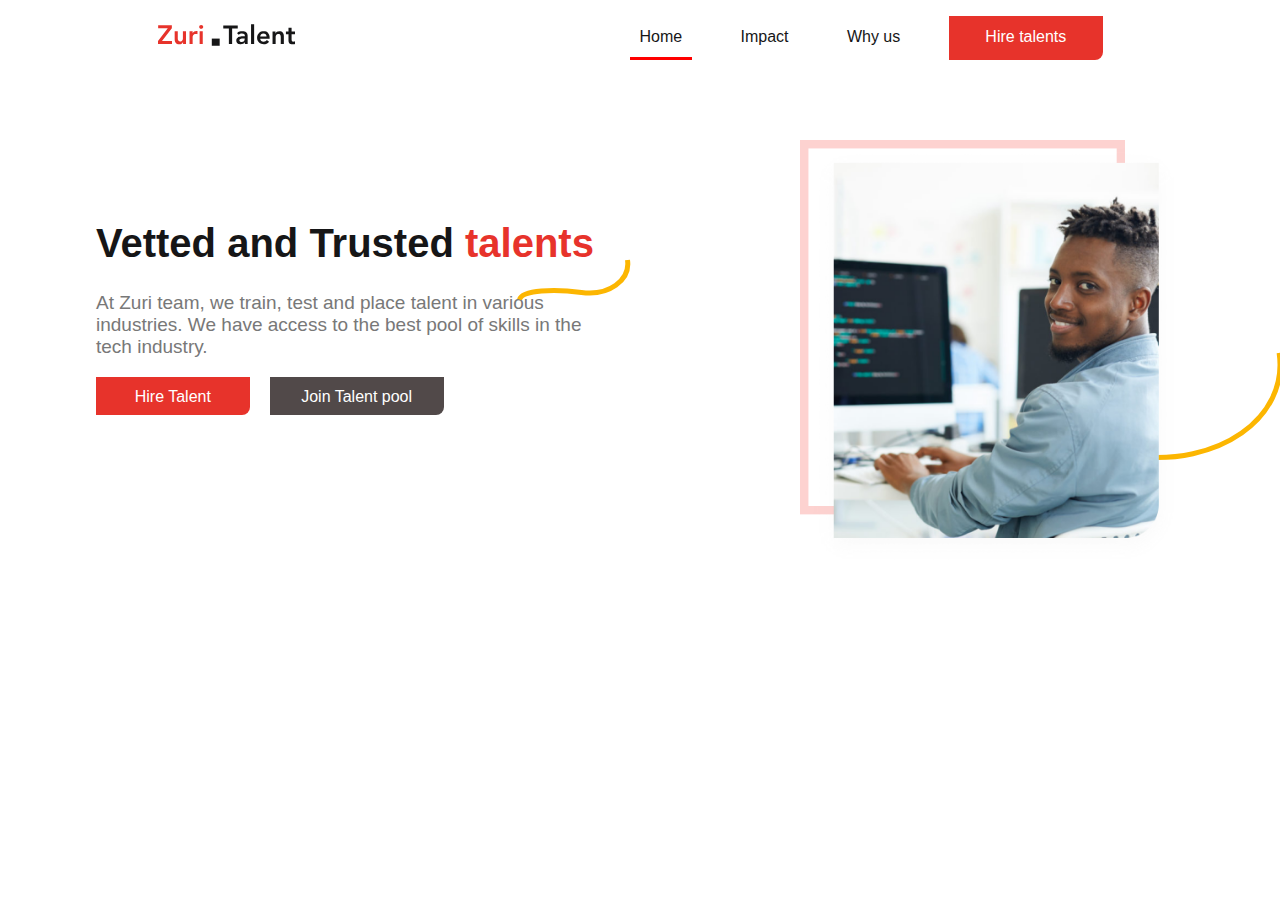
==== experience.html @ 12ab6623 "talent file update" ====
<!DOCTYPE html>
<html lang="en">
  <head>
    <meta charset="UTF-8" />
    <meta http-equiv="X-UA-Compatible" content="IE=edge" />
    <meta name="viewport" content="width=device-width, initial-scale=1.0" />
    <link rel="stylesheet" href="experience.css" />
    <title>Zuri Industry Experience Page</title>
  </head>
  <body>
    <header>
      <nav>
        <section class="talent">
          <img src="images/logo2.svg" alt="zuri-talent-img" />
        </section>
        <ul>
          <li class="links home">Home</li>
          <li class="links">Impact</li>
          <li class="links">Why us</li>
          <li class="hire-link">Hire talents</li>
        </ul>
      </nav>
    </header>
    <main>
      <section class="recurit-div">
        <h1>Talent Recuritment</h1>
        <p>We will love to discuss your business and your talent needs.</p>
        <button class="fill">Fill this form</button>
        <p class="or">OR</p>
        <button class="book">Book a Consultation</button>
      </section>
      <article class="hire-join-div">
        <section class="trusted-div">
          <h2>Vetted and Trusted <span class="talented">talents</span></h2>
          <p class="thick"><img src="images/thick2.svg" alt="thick2" /></p>
          <p>
            At Zuri team, we train, test and place talent in various industries.
            We have access to the best pool of skills in the tech industry.
          </p>
          <button class="hire-btn">Hire Talent</button>
          <button class="join-btn">Join Talent pool</button>
        </section>
        <section class="trusted-img-div">
          <img
            class="trusted-img"
            src="images/section1.png"
            alt="zuri section one img"
          />
          <span class="line"><img src="images/line1.svg" alt="line" /> </span>
        </section>
      </article>
    </main>
    <footer></footer>
    <script src="talent.js"></script>
  </body>
</html>
---- experience.css ----
@import url("http://fonts.cdnfonts.com/css/graphik");

* {
  padding: 0px;
  margin: 0px;
  box-sizing: border-box;
}

nav {
  display: flex;
  justify-content: space-around;
  box-sizing: border-box;
  line-height: 1.375rem;
}

.talent {
  padding-top: 1.5rem;
}

ul {
  padding-top: 1rem;
  display: flex;
  text-decoration: none;
  justify-content: space-around;
  width: 40%;
  color: #161617;
}

li {
  font-family: "Graphik", sans-serif;
  list-style: none;
  color: #161617;
  font-size: 1rem;
  font-weight: 300;
}

.home {
  border-bottom: 3px solid red;
}

.links {
  padding: 0.6rem;
}

.links:hover {
  background-color: hsl(188, 83%, 93%);
  cursor: pointer;
}

.hire-link {
  background-color: #e7332b;
  color: white;
  padding: 0.6rem 0.5rem 0.5rem 0.5rem;
  width: 30%;
  text-align: center;
  cursor: pointer;
  border-bottom-right-radius: 0.5rem;
}

.recurit-div {
  display: none;
  width: 42%;
  height: 25rem;
  border: 1px solid lightgrey;
  margin: 3rem auto;
  padding: 5rem;
  border-radius: 0.4rem;
}

.show-div {
  display: block;
}

.recurit-div h1 {
  text-align: center;
  font-family: "Graphik", sans-serif;
  font-weight: 700;
  font-size: 2.7rem;
  color: #161617;
  line-height: 3.063rem;
}

.recurit-div p {
  color: #787878;
  font-family: "Graphik", sans-serif;
  font-size: 1.188rem;
  font-weight: 400;
  line-height: 1.375rem;
  padding-top: 1rem;
  padding-bottom: 1rem;
  text-align: center;
}

.fill {
  background-color: #e7332b;
  font-family: "Graphik", sans-serif;
  font-size: 1rem;
  color: #ffffff;
  padding: 0.6rem;
  width: 12%;
  border: none;
  position: absolute;
  right: 38rem;
  border-bottom-right-radius: 0.625rem;
}

.or {
  margin-top: 1.9rem;
  font-family: "Times New Roman", Times, serif !important;
  font-size: 1rem;
  color: #000000 !important;
}

.book {
  background-color: #e7332b;
  font-family: "Graphik", sans-serif;
  font-size: 1rem;
  color: #ffffff;
  padding: 0.8rem;
  width: 17%;
  border: none;
  position: absolute;
  right: 36rem;
  border-bottom-right-radius: 0.625rem;
}

.hire-join-div {
  display: flex;
  flex-direction: row;
  align-items: center;
  justify-content: center;
}

.trusted-div {
  width: 40%;
}

.trusted-div h2 {
  font-family: "Graphik", sans-serif;
  font-size: 2.5rem;
  font-weight: 700;
  line-height: 3.063rem;
  color: #161617;
  padding-bottom: 1.5rem;
}

.trusted-div p {
  font-family: "Graphik", sans-serif;
  font-size: 1.188rem;
  line-height: 1.375rem;
  font-weight: 400;
  color: #787878;
  padding-bottom: 1.2rem;
}

.trusted-img-div {
  max-width: 45%;
  padding-left: 12rem;
  padding-top: 5rem;
}

.trusted-img {
  max-width: 100%;
  height: 100%;
}

.talented {
  color: #e7332b;
}

.thick {
    position: absolute;
    top: 16.2rem;
    left: 32.3rem;
}

.line {
    position: absolute;
    right: 0rem;
    top: 22rem;
    z-index: -1;
}


.hire-btn {
  font-family: "Graphik", sans-serif;
  font-size: 1rem;
  line-height: 1.188rem;
  font-weight: 400;
  width: 30%;
  height: 2.4rem;
  color: #ffffff;
  background-color: #e7332b;
  border: none;
  border-bottom-right-radius: 0.5rem;
  cursor: pointer;
}

.join-btn {
  font-family: "Graphik", sans-serif;
  font-size: 1rem;
  line-height: 1.188rem;
  font-weight: 400;
  width: 34%;
  height: 2.4rem;
  margin-left: 1rem;
  background-color: #514949;
  border-bottom-right-radius: 0.5rem;
  color: #ffffff;
  border: none;
  cursor: pointer;
}

@media (max-width: 375px) {
  .links {
    display: none;
  }

  .box {
    width: 80%;
  }

  .fill {
    width: 55%;
    right: 20rem;
  }
  
  .hire-join-div {
       flex-direction: column;
  }
}




@media (min-width: 376px) and (max-width: 800px) {
  .hire-link {
    width: 70%;
  }

  .links {
    display: none;
  }
}

@media (min-width: 676px) and (max-width: 1000px) {
    .hire-join-div {
        flex-direction: column;
   }
}
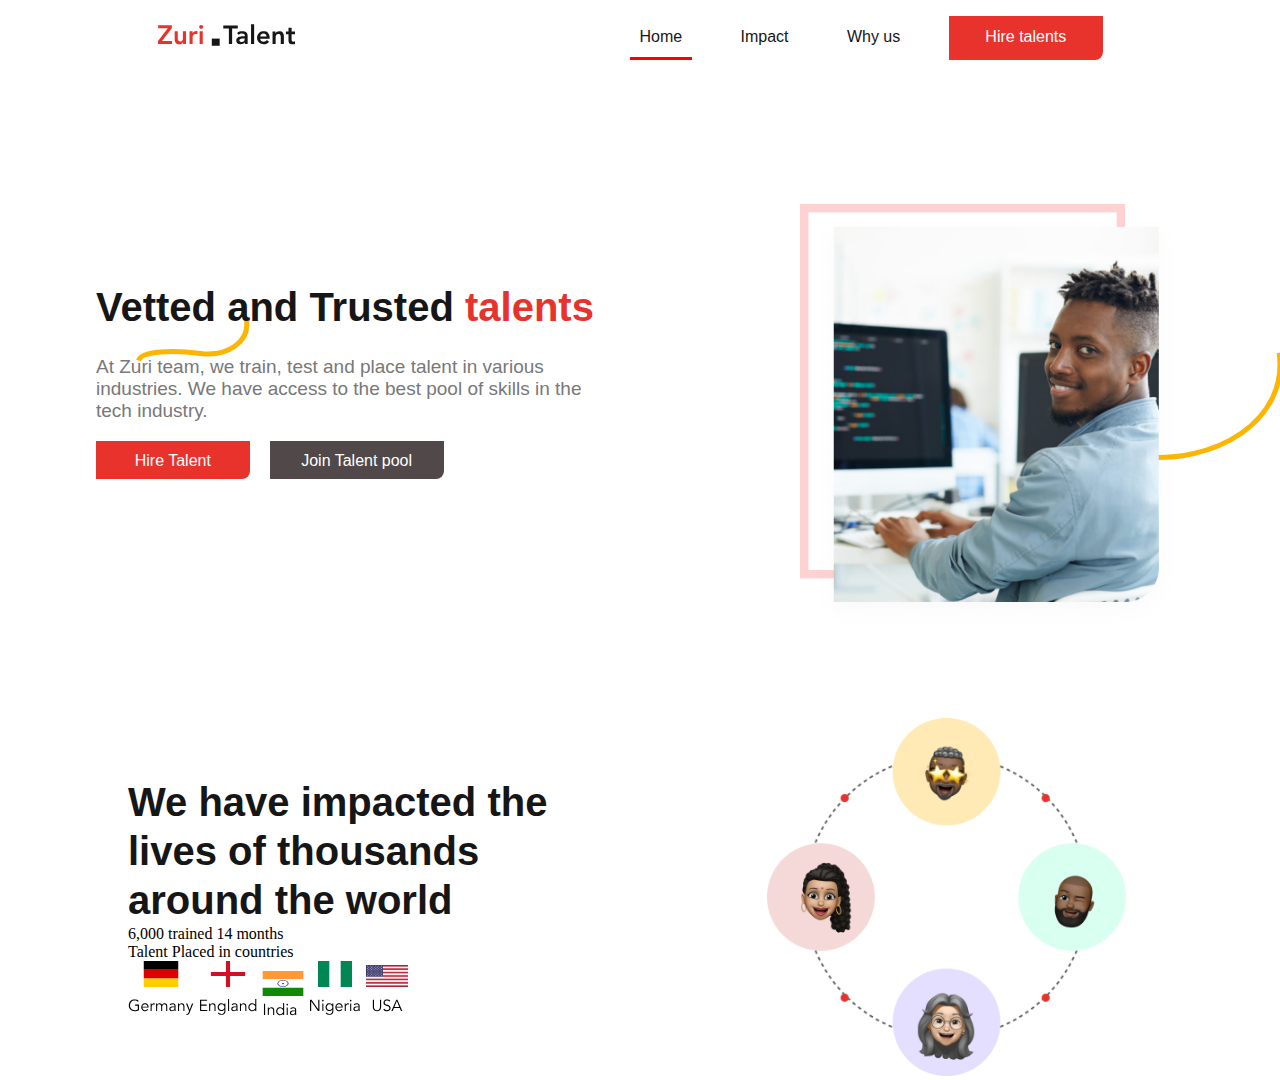
==== commit 63f38ccb: "add css rule for section two" ====
--- a/experience.html
+++ b/experience.html
@@ -49,6 +49,23 @@
           <span class="line"><img src="images/line1.svg" alt="line" /> </span>
         </section>
       </article>
+      <article id="impact-div">
+        <section class="section-one-div">
+          <h3>We have impacted the lives of thousands around the world</h3>
+          <p>6,000 trained 14 months</p>
+          <p>Talent Placed in countries</p>
+          <div class="countries-logo">
+            <img src="images/GER.svg" alt="germany logo" />
+            <img src="images/ENG.svg" alt="england logo" />
+            <img src="images/ind.svg" alt="india logo" />
+            <img src="images/NIG.svg" alt="nigeria logo" />
+            <img src="images/ussa.svg" alt="usa logo" />
+          </div>
+        </section>
+        <section class="section-two-div">
+          <img src="images/section2.png" alt="section two img" />
+        </section>
+      </article>
     </main>
     <footer></footer>
     <script src="talent.js"></script>
--- a/experience.css
+++ b/experience.css
@@ -129,6 +129,7 @@
   flex-direction: row;
   align-items: center;
   justify-content: center;
+  margin-top: 4rem;
 }
 
 .trusted-div {
@@ -154,7 +155,7 @@
 }
 
 .trusted-img-div {
-  max-width: 45%;
+  width: 45%;
   padding-left: 12rem;
   padding-top: 5rem;
 }
@@ -169,18 +170,17 @@
 }
 
 .thick {
-    position: absolute;
-    top: 16.2rem;
-    left: 32.3rem;
+  position: absolute;
+  top: 19.9rem;
+  left: 32.3rem;
 }
 
 .line {
-    position: absolute;
-    right: 0rem;
-    top: 22rem;
-    z-index: -1;
-}
-
+  position: absolute;
+  right: 0rem;
+  top: 22rem;
+  z-index: -1;
+}
 
 .hire-btn {
   font-family: "Graphik", sans-serif;
@@ -211,6 +211,36 @@
   cursor: pointer;
 }
 
+#impact-div {
+  display: flex;
+  margin-top: 5rem;
+  justify-content: center;
+  align-items: center;
+}
+
+.section-one-div {
+  margin-left: 8rem;
+}
+
+.section-one-div h3 {
+  font-family: "Graphik", sans-serif;
+  font-size: 2.5rem;
+  line-height: 3.063rem;
+  font-weight: 600;
+  color: #161617;
+}
+
+.section-two-div {
+  width: 100%;
+  margin-left: 12rem;
+}
+
+.section-two-div img {
+  max-width: 70%;
+  height: auto;
+}
+
+/* css rules for mobile responsiveness */
 @media (max-width: 375px) {
   .links {
     display: none;
@@ -224,14 +254,11 @@
     width: 55%;
     right: 20rem;
   }
-  
+
   .hire-join-div {
-       flex-direction: column;
-  }
-}
-
-
-
+    flex-direction: column;
+  }
+}
 
 @media (min-width: 376px) and (max-width: 800px) {
   .hire-link {
@@ -244,7 +271,391 @@
 }
 
 @media (min-width: 676px) and (max-width: 1000px) {
-    .hire-join-div {
-        flex-direction: column;
-   }
-}
+  .hire-join-div {
+    flex-direction: column;
+  }
+
+  .line {
+    display: none;
+  }
+}
+
+@media (min-width: 320px) and (max-width: 480px) {
+  .hire-join-div {
+    flex-direction: column;
+  }
+
+  .trusted-img-div {
+    width: 80%;
+    padding-left: 0rem;
+  }
+
+  .trusted-div {
+    width: 72%;
+  }
+
+  .trusted-div h2 {
+    font-family: "Graphik", sans-serif;
+    text-align: center;
+    font-weight: 700;
+    font-size: 2.2rem;
+    line-height: 2.4rem;
+  }
+
+  .thick {
+    position: absolute;
+    top: 10.9rem;
+    left: 13.5rem;
+  }
+
+  .trusted-div p {
+    font-size: 1rem;
+    text-align: center;
+    line-height: 1.7rem;
+    font-weight: 400;
+    color: #787878;
+  }
+
+  .hire-btn {
+    width: 40%;
+    height: 2.2rem;
+  }
+
+  .join-btn {
+    width: 52%;
+    height: 2.2rem;
+  }
+
+  .hire-link {
+    font-family: "Graphik", sans-serif;
+    font-weight: 400;
+    width: 90%;
+    padding: 0.5rem;
+  }
+
+  .line {
+    display: none;
+  }
+
+  #impact-div {
+    flex-direction: column;
+  }
+}
+
+@media (min-width: 481px) and (max-width: 768px) {
+  .hire-join-div {
+    flex-direction: column;
+  }
+
+  .trusted-img-div {
+    width: 100%;
+  }
+
+  .trusted-div {
+    width: 100%;
+  }
+
+  .trusted-div h2 {
+    font-family: "Graphik", sans-serif;
+    text-align: none;
+    font-weight: 700;
+    font-size: 2rem;
+    line-height: 2.4rem;
+  }
+
+  .line {
+    display: none;
+  }
+
+  #impact-div {
+    flex-direction: column;
+  }
+}
+
+@media (min-width: 1025px) and (max-width: 1200px) {
+  .hire-join-div {
+    flex-direction: column;
+  }
+
+  .trusted-img-div {
+    width: 100%;
+  }
+}
+
+@media (min-width: 414px) and (max-width: 896px) {
+  .thick {
+    position: absolute;
+    top: 10.9rem;
+    left: 14rem;
+  }
+
+  .line {
+    display: none;
+  }
+}
+
+@media (min-width: 360px) and (max-width: 740px) {
+  .thick {
+    position: absolute;
+    top: 12.9rem;
+    left: 8.8rem;
+  }
+
+  .line {
+    display: none;
+  }
+}
+
+@media (min-width: 375px) and (max-width: 667px) {
+  .thick {
+    position: absolute;
+    top: 10.5rem;
+    left: 13.3rem;
+  }
+  .line {
+    display: none;
+  }
+}
+
+@media (min-width: 390px) and (max-width: 670px) {
+  .thick {
+    position: absolute;
+    top: 10.9rem;
+    left: 13.4rem;
+  }
+  .line {
+    display: none;
+  }
+}
+
+@media (min-width: 412px) and (max-width: 915px) {
+  .thick {
+    position: absolute;
+    top: 10.7rem;
+    left: 14.5rem;
+  }
+  .line {
+    display: none;
+  }
+}
+
+@media (min-width: 769px) and (max-width: 1024px) {
+  .hire-join-div {
+    flex-direction: column;
+  }
+
+  .trusted-img-div {
+    width: 80%;
+  }
+
+  .hire-link {
+    position: absolute;
+    right: 0;
+    width: 5%;
+  }
+}
+
+@media (min-width: 768px) and (max-width: 1024px) {
+  .hire-link {
+    position: absolute;
+    right: 1rem;
+    width: 20%;
+  }
+
+  .trusted-div p {
+    font-size: 1.2rem;
+    text-align: center;
+    padding-left: 8rem;
+    padding-right: 5rem;
+    box-sizing: border-box;
+  }
+
+  .trusted-div h2 {
+    font-family: "Graphik", sans-serif;
+    text-align: center;
+  }
+
+  .hire-btn {
+    margin-left: 8rem;
+  }
+
+  .trusted-img-div {
+    width: 70%;
+    padding-left: 2rem;
+  }
+
+  .thick {
+    position: absolute;
+    top: 7.9rem;
+    left: 22.6rem;
+  }
+}
+
+@media (min-width: 820px) and (max-width: 1180px) {
+  .thick {
+    position: absolute;
+    top: 8.9rem;
+    left: 27.4rem;
+  }
+  .trusted-div {
+    width: 90%;
+  }
+
+  .links {
+    display: none;
+  }
+
+  .trusted-img-div {
+    width: 60%;
+    padding-left: 1rem;
+  }
+
+  .trusted-div h2 {
+    font-family: "Graphik", sans-serif;
+    text-align: center;
+  }
+
+  .trusted-div p {
+    font-size: 1.2rem;
+    text-align: center;
+    padding-left: 8rem;
+    padding-right: 5rem;
+    box-sizing: border-box;
+  }
+
+  .hire-btn {
+    margin-left: 8rem;
+  }
+
+  .hire-link {
+    position: absolute;
+    right: 1rem;
+    width: 20%;
+  }
+}
+
+@media (width: 912px) {
+  .thick {
+    position: absolute;
+    top: 8.9rem;
+    left: 30rem;
+  }
+  .line {
+    display: none;
+  }
+}
+
+@media (width: 540px) {
+  .thick {
+    position: absolute;
+    top: 8.4rem;
+    left: 19.2rem;
+  }
+
+  .trusted-div h2 {
+    font-family: "Graphik", sans-serif;
+    text-align: center;
+  }
+
+  .trusted-div p {
+    font-size: 1.2rem;
+    text-align: center;
+    padding-left: 4rem;
+    padding-right: 2rem;
+    box-sizing: border-box;
+  }
+
+  .hire-btn {
+    margin-left: 6rem;
+  }
+
+  .trusted-img-div {
+    width: 80%;
+    padding-left: 1rem;
+  }
+
+  .hire-link {
+    position: absolute;
+    right: 2rem;
+    width: 20%;
+  }
+  .line {
+    display: none;
+  }
+}
+
+@media (width: 280px) {
+  .thick {
+    position: absolute;
+    top: 14rem;
+    left: 6rem;
+  }
+
+  .trusted-div h2 {
+    font-family: "Graphik", sans-serif;
+    text-align: center;
+    font-size: 2.3rem;
+    font-weight: 600;
+    line-height: 3rem;
+  }
+
+  .trusted-div p {
+    font-size: 1.3rem;
+    text-align: center;
+    padding-left: 0.2rem;
+    padding-right: 0.2rem;
+    box-sizing: border-box;
+    line-height: 2rem;
+  }
+
+  .trusted-div {
+    width: 90%;
+  }
+
+  .hire-btn {
+    margin-left: 0;
+    width: 40%;
+    height: 2.3rem;
+  }
+
+  .hire-link {
+    position: absolute;
+    right: 0.4rem;
+    width: 40%;
+  }
+
+  .join-btn {
+    width: 50%;
+    height: 2.2rem;
+  }
+  .line {
+    display: none;
+  }
+}
+
+@media (width: 392px) {
+  .thick {
+    position: absolute;
+    top: 11rem;
+    left: 14rem;
+  }
+  .line {
+    display: none;
+  }
+}
+
+@media (width: 1024px) {
+  .thick {
+    position: absolute;
+    top: 8.5rem;
+    left: 33.6rem;
+  }
+}
+
+@media (width: 1280px) {
+  .thick {
+    position: absolute;
+    top: 20rem;
+    left: 8.5rem;
+  }
+}
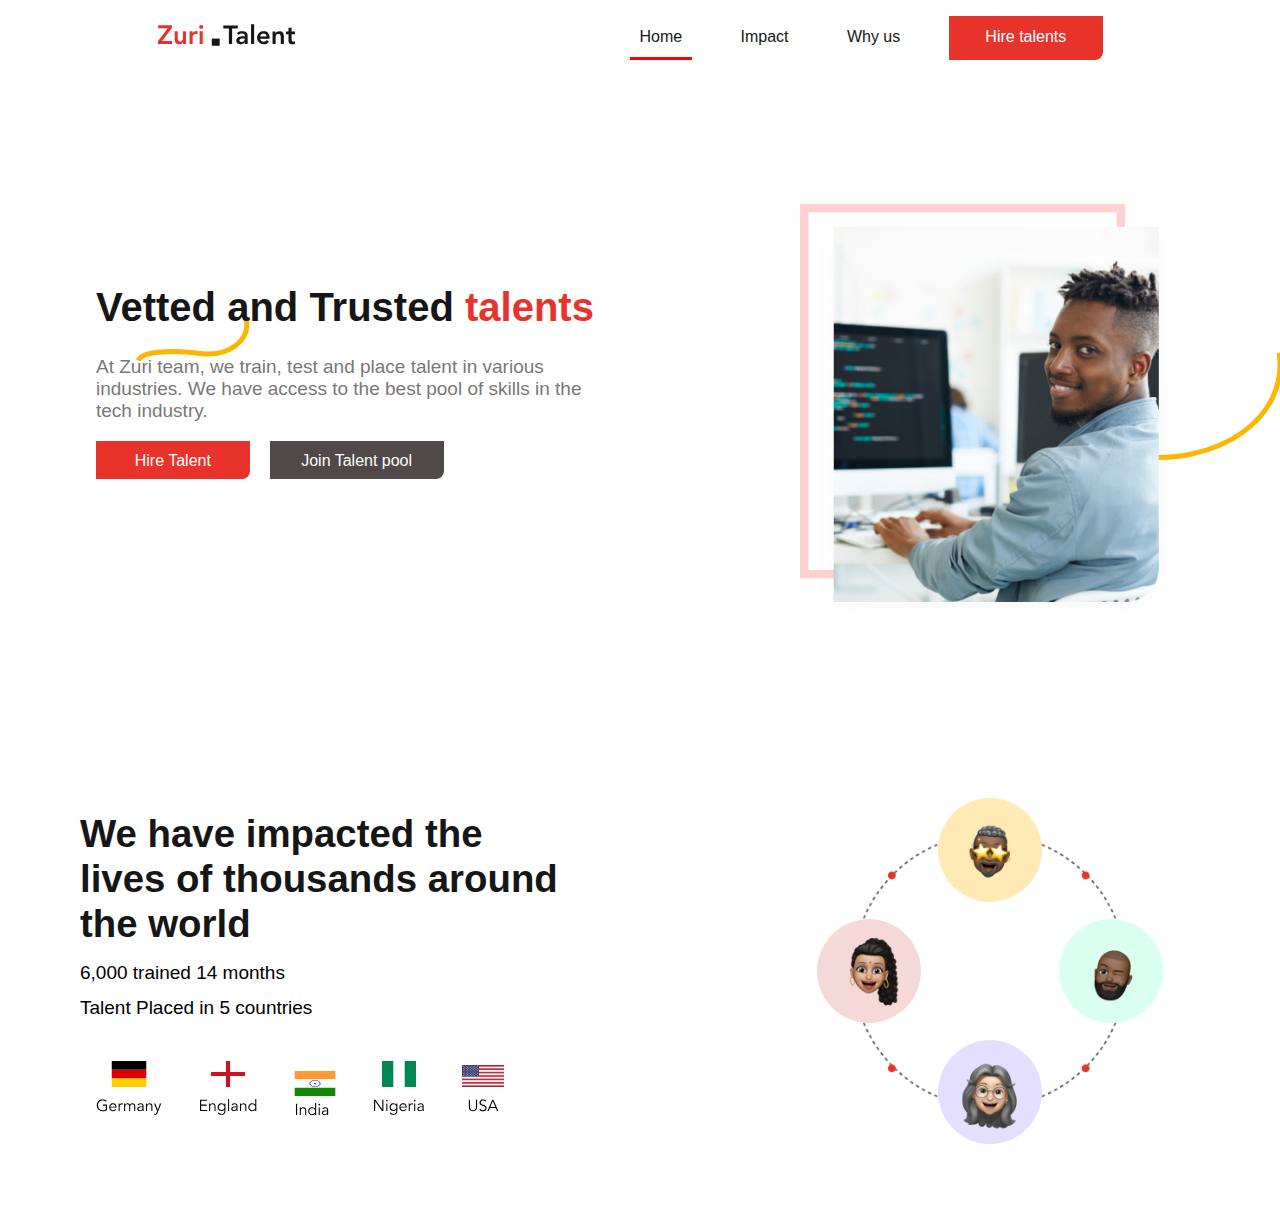
==== commit fe96ace2: "add files to talent" ====
--- a/experience.html
+++ b/experience.html
@@ -53,7 +53,7 @@
         <section class="section-one-div">
           <h3>We have impacted the lives of thousands around the world</h3>
           <p>6,000 trained 14 months</p>
-          <p>Talent Placed in countries</p>
+          <p>Talent Placed in 5 countries</p>
           <div class="countries-logo">
             <img src="images/GER.svg" alt="germany logo" />
             <img src="images/ENG.svg" alt="england logo" />
--- a/experience.css
+++ b/experience.css
@@ -214,30 +214,55 @@
 #impact-div {
   display: flex;
   margin-top: 5rem;
+  padding-top: 5rem;
+  padding-bottom: 5rem;
   justify-content: center;
   align-items: center;
+  background: url("https://talent.zuri.team/static/media/bgsection2.063bd869082548bafa74.png");
+  background-repeat: no-repeat;
+  background-size: cover;
+  width: 100%;
 }
 
 .section-one-div {
-  margin-left: 8rem;
+  margin-left: 5rem;
 }
 
 .section-one-div h3 {
   font-family: "Graphik", sans-serif;
-  font-size: 2.5rem;
-  line-height: 3.063rem;
+  font-size: 2.4rem;
+  line-height: 2.8rem;
   font-weight: 600;
   color: #161617;
 }
 
+.section-one-div p {
+  font-family: "Graphik", sans-serif;
+  font-size: 1.188rem;
+  line-height: 1rem;
+  padding-top: 1em;
+}
+
 .section-two-div {
   width: 100%;
-  margin-left: 12rem;
+  margin-left: 8rem;
 }
 
 .section-two-div img {
-  max-width: 70%;
+  max-width: 80%;
   height: auto;
+  padding-left: 7.5rem;
+}
+
+
+.countries-logo {
+   margin-top: 2rem;
+}
+
+.countries-logo img {
+  background-color: white;
+  margin: 0.5rem;
+  padding: 0.3rem 0.5rem 0.3rem 0.5rem;
 }
 
 /* css rules for mobile responsiveness */
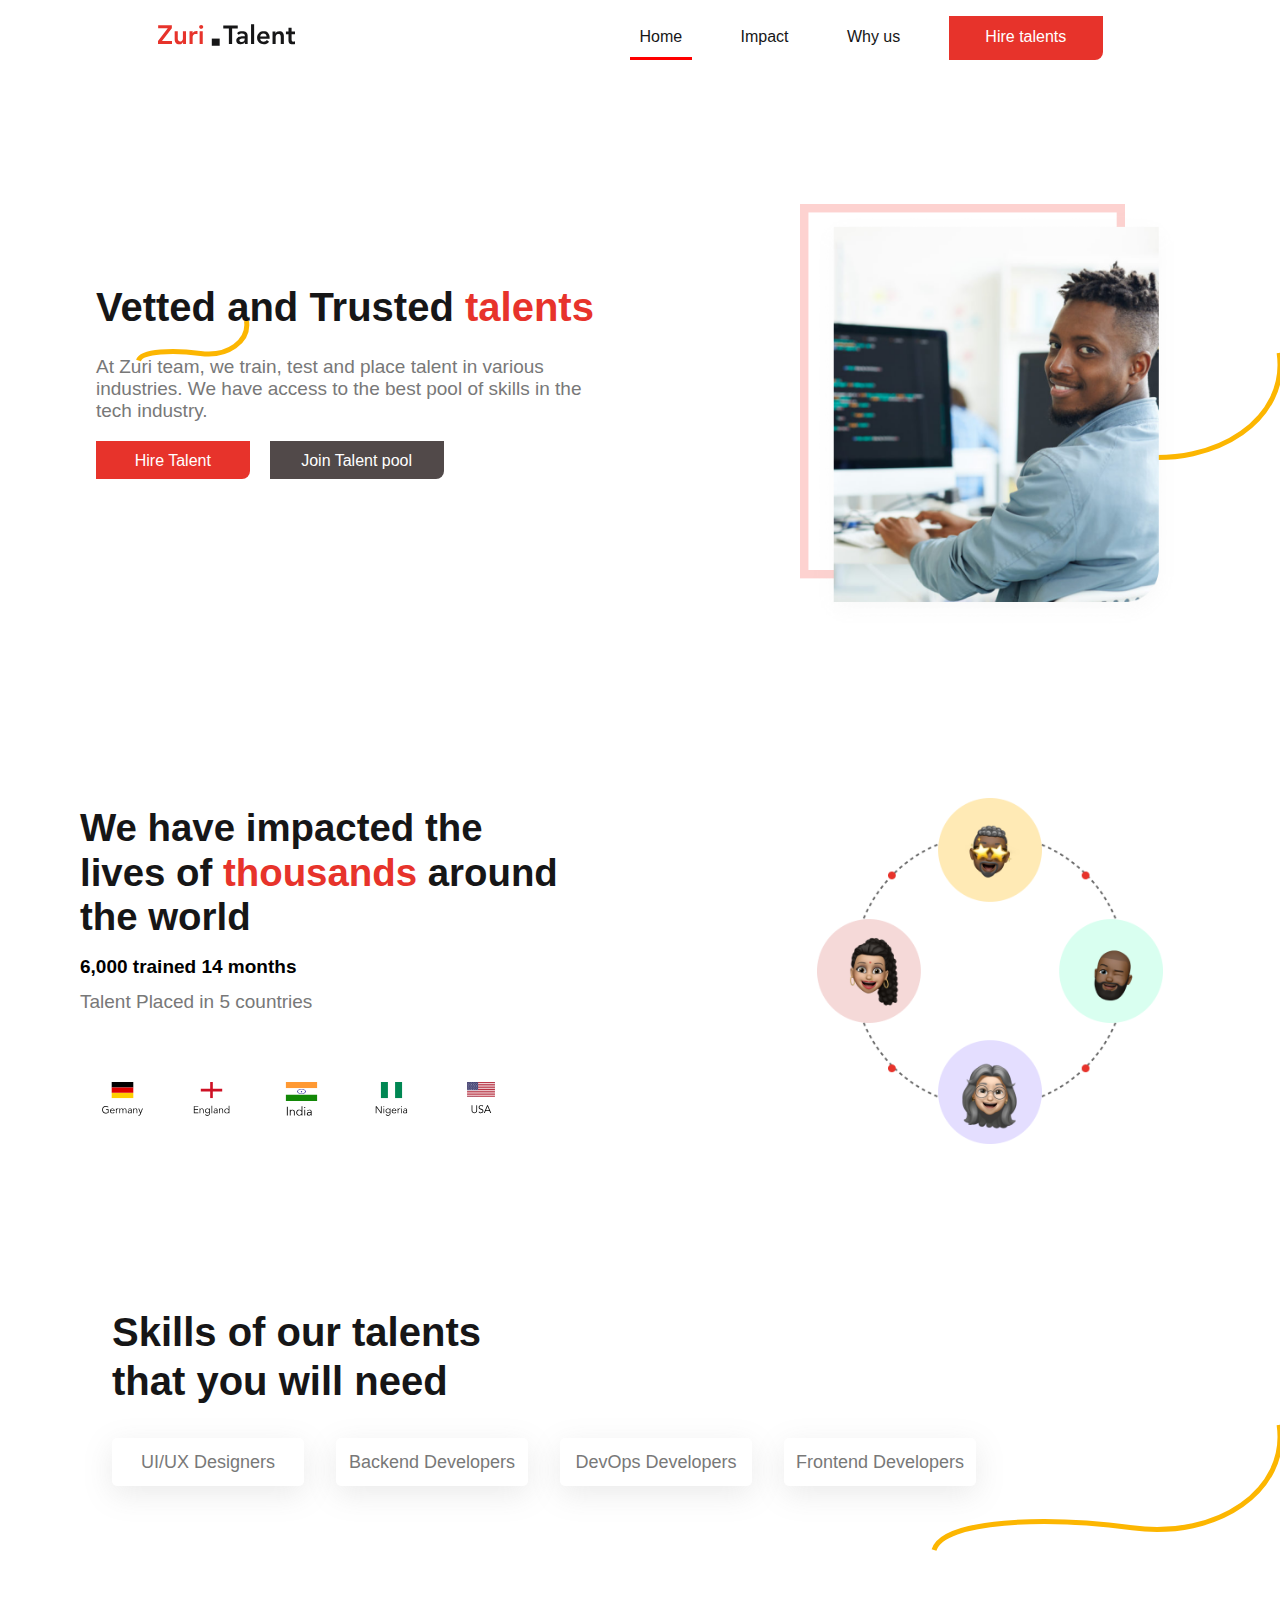
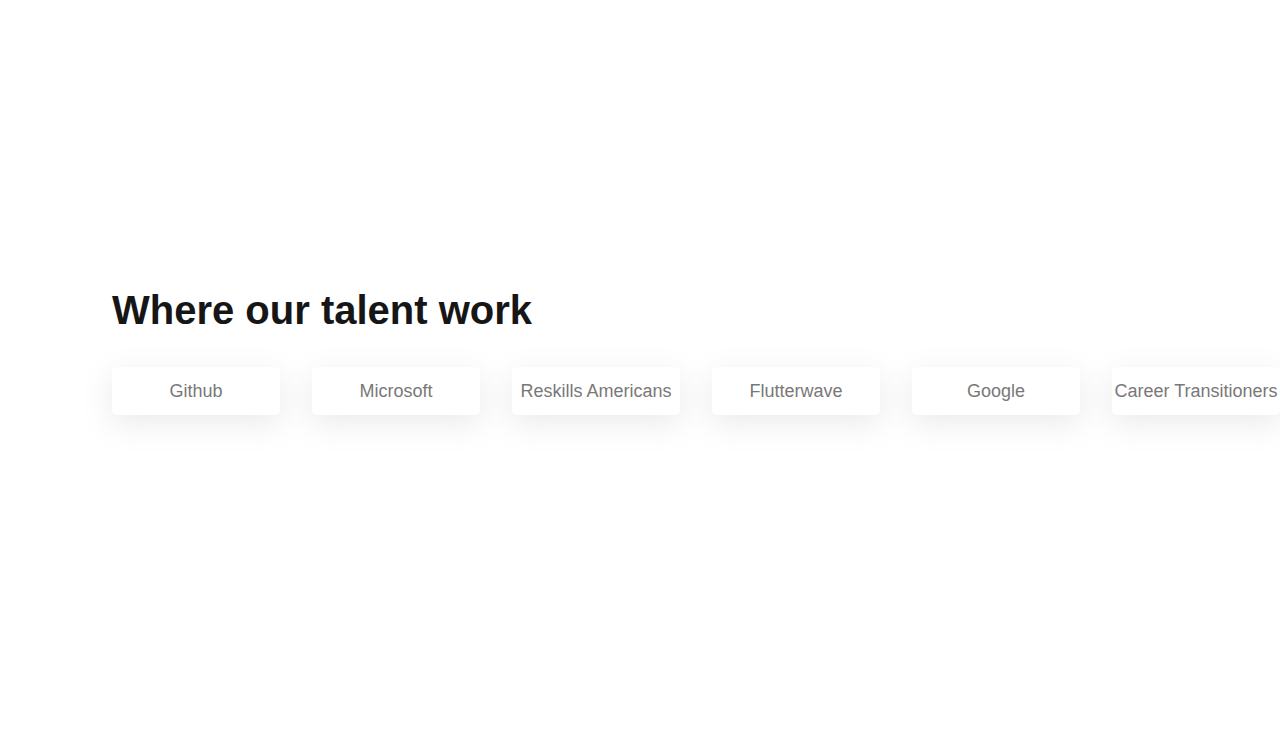
==== commit 09f0e21e: "add file to talent section" ====
--- a/experience.html
+++ b/experience.html
@@ -51,20 +51,40 @@
       </article>
       <article id="impact-div">
         <section class="section-one-div">
-          <h3>We have impacted the lives of thousands around the world</h3>
-          <p>6,000 trained 14 months</p>
-          <p>Talent Placed in 5 countries</p>
-          <div class="countries-logo">
+          <h3>
+            We have impacted the lives of
+            <span class="thousand">thousands</span> around the world
+          </h3>
+          <p class="six-thousand">6,000 trained 14 months</p>
+          <p class="five-paragraph">Talent Placed in 5 countries</p>
+          <p class="countries-logo">
             <img src="images/GER.svg" alt="germany logo" />
             <img src="images/ENG.svg" alt="england logo" />
             <img src="images/ind.svg" alt="india logo" />
             <img src="images/NIG.svg" alt="nigeria logo" />
             <img src="images/ussa.svg" alt="usa logo" />
-          </div>
+          </p>
         </section>
         <section class="section-two-div">
           <img src="images/section2.png" alt="section two img" />
         </section>
+      </article>
+      <h3 class="skill-heading">Skills of our talents that you will need</h3>
+      <article class="skill-talent-div">
+        <p class="skill">UI/UX Designers</p>
+        <p class="skill">Backend Developers</p>
+        <p class="skill">DevOps Developers</p>
+        <p class="skill">Frontend Developers</p>
+        <img class="skill-line" src="images/line1.svg" alt="zuri line" />
+      </article>
+      <h3 class="talent-heading">Where our talent work</h3>
+      <article class="talent-work-div">
+        <p class="talent-work">Github</p>
+        <p class="talent-work">Microsoft</p>
+        <p class="talent-work">Reskills Americans</p>
+        <p class="talent-work">Flutterwave</p>
+        <p class="talent-work">Google</p>
+        <p class="talent-work">Career Transitioners</p>
       </article>
     </main>
     <footer></footer>
--- a/experience.css
+++ b/experience.css
@@ -4,6 +4,13 @@
   padding: 0px;
   margin: 0px;
   box-sizing: border-box;
+  max-width: 100%;
+}
+
+html,
+body {
+  min-height: 100vh;
+  max-height: 100vh;
 }
 
 nav {
@@ -218,9 +225,9 @@
   padding-bottom: 5rem;
   justify-content: center;
   align-items: center;
-  background: url("https://talent.zuri.team/static/media/bgsection2.063bd869082548bafa74.png");
-  background-repeat: no-repeat;
-  background-size: cover;
+  background: url("https://talent.zuri.team/static/media/bgsection2.063bd869082548bafa74.png") !important;
+  background-repeat: no-repeat !important;
+  background-size: cover !important;
   width: 100%;
 }
 
@@ -254,15 +261,74 @@
   padding-left: 7.5rem;
 }
 
-
 .countries-logo {
-   margin-top: 2rem;
+  margin-top: 2rem;
 }
 
 .countries-logo img {
   background-color: white;
   margin: 0.5rem;
-  padding: 0.3rem 0.5rem 0.3rem 0.5rem;
+  height: 3.8rem;
+  width: 14%;
+  padding: 0.8rem;
+  box-sizing: border-box;
+  border-radius: 5px;
+}
+
+.five-paragraph {
+  color: #787878;
+}
+
+.six-thousand {
+  font-weight: 600;
+}
+
+.thousand {
+  color: #e7332b;
+}
+
+.skill-heading,
+.talent-heading {
+  font-family: "Graphik", sans-serif;
+  font-size: 2.5rem;
+  line-height: 3.063rem;
+  color: #161617;
+  width: 43%;
+  padding-top: 5rem;
+  padding-left: 7rem;
+}
+.skill-talent-div,
+.talent-work-div {
+  display: flex;
+  justify-content: flex-start;
+  align-items: flex-start;
+  margin-left: 5rem;
+  margin-top: 2rem;
+}
+
+.skill,
+.talent-work {
+  font-family: "Graphik", sans-serif;
+  font-size: 1.125rem;
+  line-height: 2.063rem;
+  text-align: center;
+  height: 3rem;
+  width: 16%;
+  background-color: #ffffff;
+  color: #787878;
+  margin-bottom: 20rem;
+  padding-top: 0.5rem;
+  margin-left: 2rem;
+  border-radius: 5px;
+  box-shadow: 0 8px 30px hsla(0, 0%, 48%, 0.16) !important;
+  cursor: pointer;
+  z-index: 1;
+}
+
+.skill-line {
+  position: absolute;
+  top: 89rem;
+  right: 0;
 }
 
 /* css rules for mobile responsiveness */
@@ -417,6 +483,23 @@
   .line {
     display: none;
   }
+
+  #impact-div {
+    display: flex;
+    flex-direction: column;
+  }
+
+  .section-two-div {
+    width: 100%;
+    margin-left: 0rem;
+    margin-top: 3rem;
+  }
+
+  .section-two-div img {
+    height: auto;
+    width: 100%;
+    padding-left: 3.9rem;
+  }
 }
 
 @media (min-width: 360px) and (max-width: 740px) {
@@ -428,6 +511,45 @@
 
   .line {
     display: none;
+  }
+
+  .section-one-div {
+    width: 100%;
+    margin-left: 0rem;
+    padding-left: 1.8rem;
+    padding-right: 1.5rem;
+  }
+
+  .section-two-div {
+    width: 100%;
+    margin-left: 0rem;
+    margin-top: 3rem;
+  }
+
+  #impact-div {
+    display: flex;
+    flex-direction: column;
+  }
+
+  .section-two-div img {
+    height: auto;
+    width: 100%;
+    padding-left: 3.9rem;
+  }
+  .section-one-div h3 {
+    font-size: 1.5rem;
+    line-height: 2rem;
+  }
+
+  .countries-logo img {
+    margin: 0.5rem;
+    height: 2.5rem;
+    width: 13%;
+    padding: 0.4rem;
+  }
+
+  .countries-logo {
+    margin-top: 0rem;
   }
 }
 
@@ -568,6 +690,45 @@
   .line {
     display: none;
   }
+
+  .section-one-div {
+    width: 100%;
+    margin-left: 0rem;
+    padding-left: 8rem;
+    padding-right: 1.5rem;
+  }
+
+  .section-two-div {
+    width: 100%;
+    margin-left: 0rem;
+    margin-top: 3rem;
+  }
+
+  #impact-div {
+    display: flex;
+    flex-direction: column;
+  }
+
+  .section-two-div img {
+    height: auto;
+    width: 100%;
+    padding-left: 10rem;
+  }
+  .section-one-div h3 {
+    font-size: 1.5rem;
+    line-height: 2rem;
+  }
+
+  .countries-logo img {
+    margin: 0.5rem;
+    height: 2.5rem;
+    width: 13%;
+    padding: 0.4rem;
+  }
+
+  .countries-logo {
+    margin-top: 0rem;
+  }
 }
 
 @media (width: 540px) {
@@ -607,7 +768,48 @@
   .line {
     display: none;
   }
-}
+
+  .section-one-div {
+    width: 100%;
+    margin-left: 0rem;
+    padding-left: 4rem;
+    padding-right: 1rem;
+  }
+
+  .section-two-div {
+    width: 100%;
+    margin-left: 0rem;
+    margin-top: 3rem;
+  }
+
+  #impact-div {
+    display: flex;
+    flex-direction: column;
+  }
+
+  .section-two-div img {
+    height: auto;
+    width: 100%;
+    padding-left: 7rem;
+  }
+  .section-one-div h3 {
+    font-size: 1.5rem;
+    line-height: 2rem;
+  }
+
+  .countries-logo img {
+    margin: 0.5rem;
+    height: 2.5rem;
+    width: 13%;
+    padding: 0.4rem;
+  }
+
+  .countries-logo {
+    margin-top: 0rem;
+  }
+}
+
+/*  fold phone*/
 
 @media (width: 280px) {
   .thick {
@@ -656,6 +858,54 @@
   .line {
     display: none;
   }
+
+  .section-one-div {
+    width: 100%;
+    margin-left: 0rem;
+    padding-left: 1.8rem;
+    padding-right: 1.5rem;
+  }
+
+  .section-two-div {
+    width: 100%;
+    margin-left: 0rem;
+    margin-top: 3rem;
+  }
+
+  #impact-div {
+    display: flex;
+    flex-direction: column;
+  }
+
+  .section-two-div img {
+    height: auto;
+    width: 100%;
+    padding-left: 3.9rem;
+  }
+  .section-one-div h3 {
+    font-size: 1.5rem;
+    line-height: 2rem;
+  }
+
+  .countries-logo img {
+    margin: 0.5rem;
+    height: 2.5rem;
+    width: 13%;
+    padding: 0.4rem;
+  }
+
+  .countries-logo {
+    margin-top: 0rem;
+  }
+
+  .hire-join-div {
+    flex-direction: column;
+  }
+
+  .trusted-img-div {
+    width: 180%;
+    padding-left: 1rem;
+  }
 }
 
 @media (width: 392px) {
@@ -684,3 +934,74 @@
     left: 8.5rem;
   }
 }
+
+@media (width: 698px) {
+  .section-two-div {
+    width: 70%;
+    margin-top: 2rem;
+    margin-left: auto;
+    margin-right: auto;
+  }
+
+  .section-one-div {
+    width: 70%;
+    margin-left: 0.1rem;
+  }
+
+  .section-two-div img {
+    height: 100%;
+    width: 100%;
+  }
+
+  .countries-logo img {
+    margin: 0.1rem;
+    height: 3.6rem;
+    width: 15%;
+    padding: 0.5rem;
+    box-sizing: border-box;
+    border-radius: 5px;
+  }
+
+  .section-one-div h3 {
+    font-family: "Graphik", sans-serif;
+    font-size: 2rem;
+    line-height: 2.8rem;
+    font-weight: 600;
+    color: #161617;
+    padding-left: 0.1rem;
+    padding-right: 0.1rem;
+  }
+
+  .trusted-img-div {
+    width: 80%;
+    padding-left: 0.2rem;
+  }
+
+  .trusted-div h2 {
+    text-align: center;
+  }
+  .thick {
+    position: absolute;
+    top: 8rem;
+    left: 24.8rem;
+  }
+
+  .hire-link {
+    position: absolute;
+    right: 0.4rem;
+    width: 20%;
+  }
+
+  .trusted-div p {
+    font-size: 1.3rem;
+    text-align: center;
+    padding-left: 3.5rem;
+    padding-right: 3.5rem;
+    box-sizing: border-box;
+    line-height: 2rem;
+  }
+
+  .hire-btn {
+    margin-left: 6rem;
+  }
+}
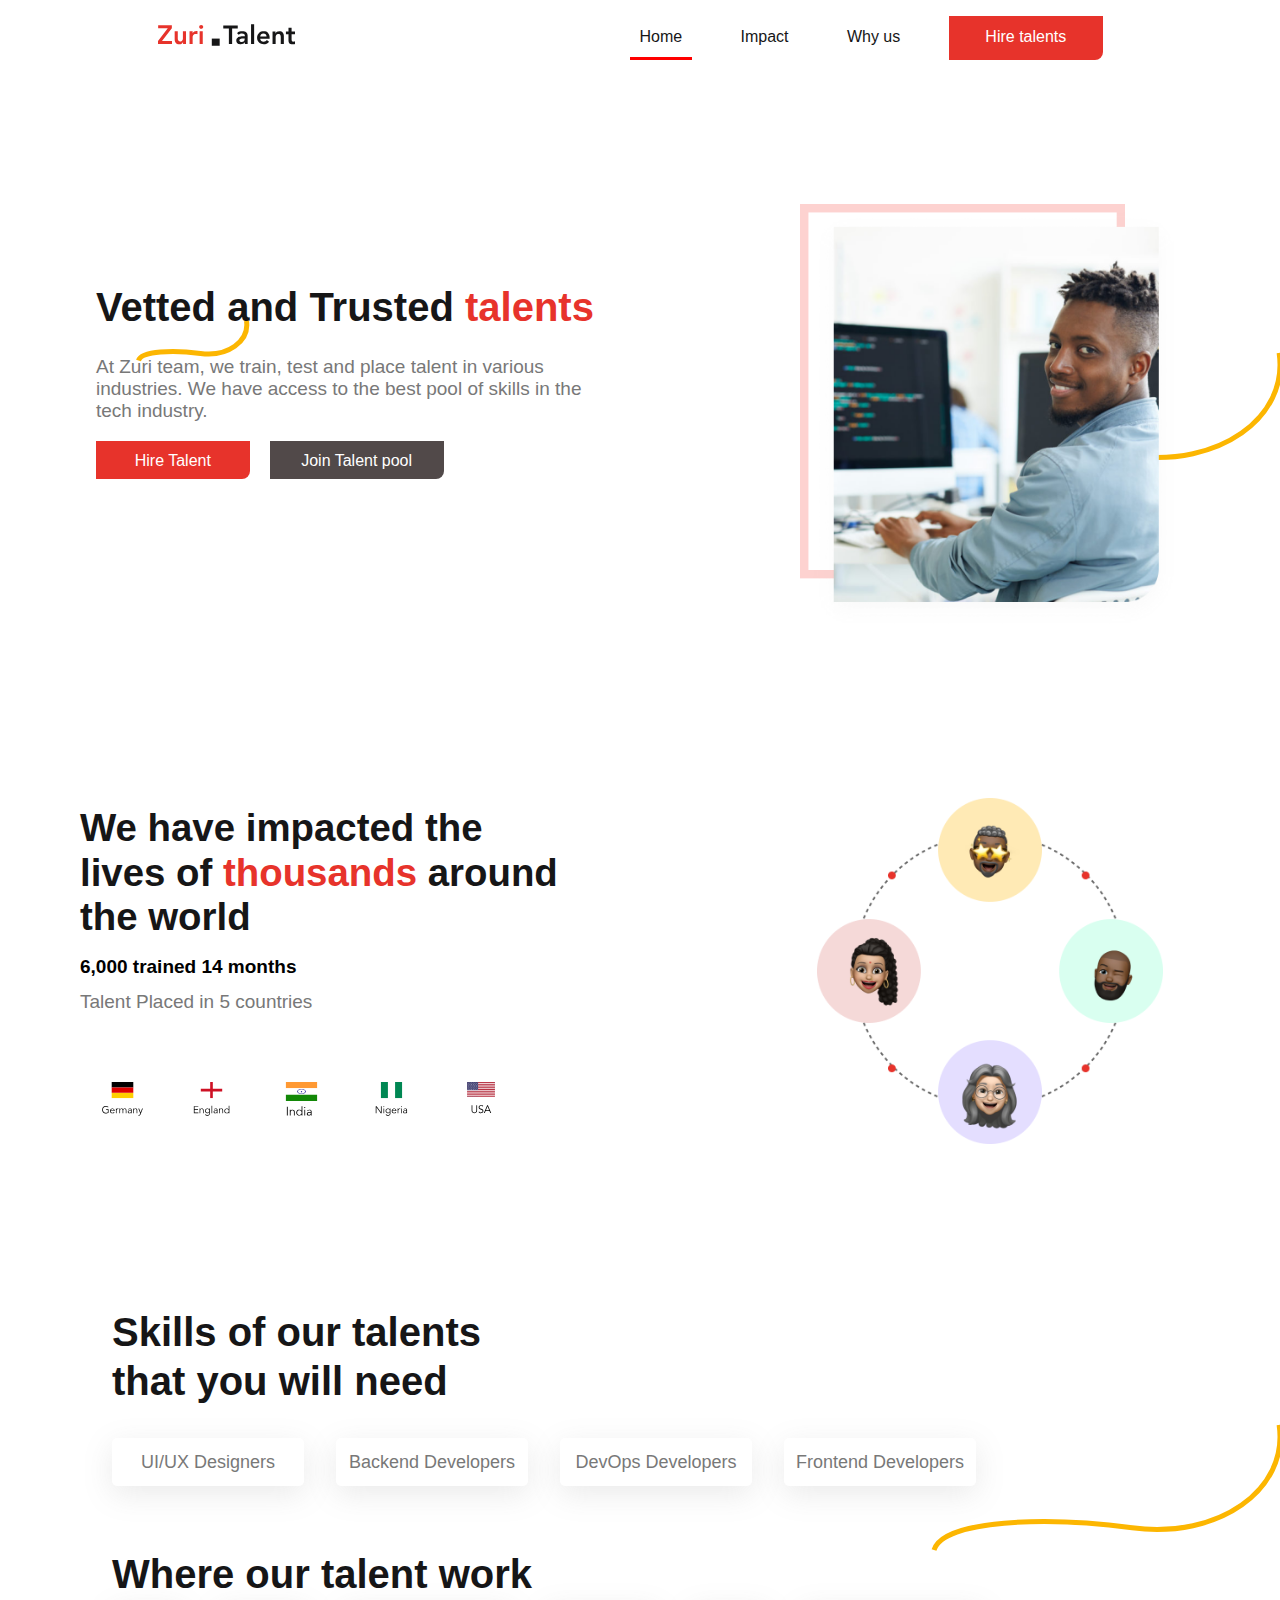
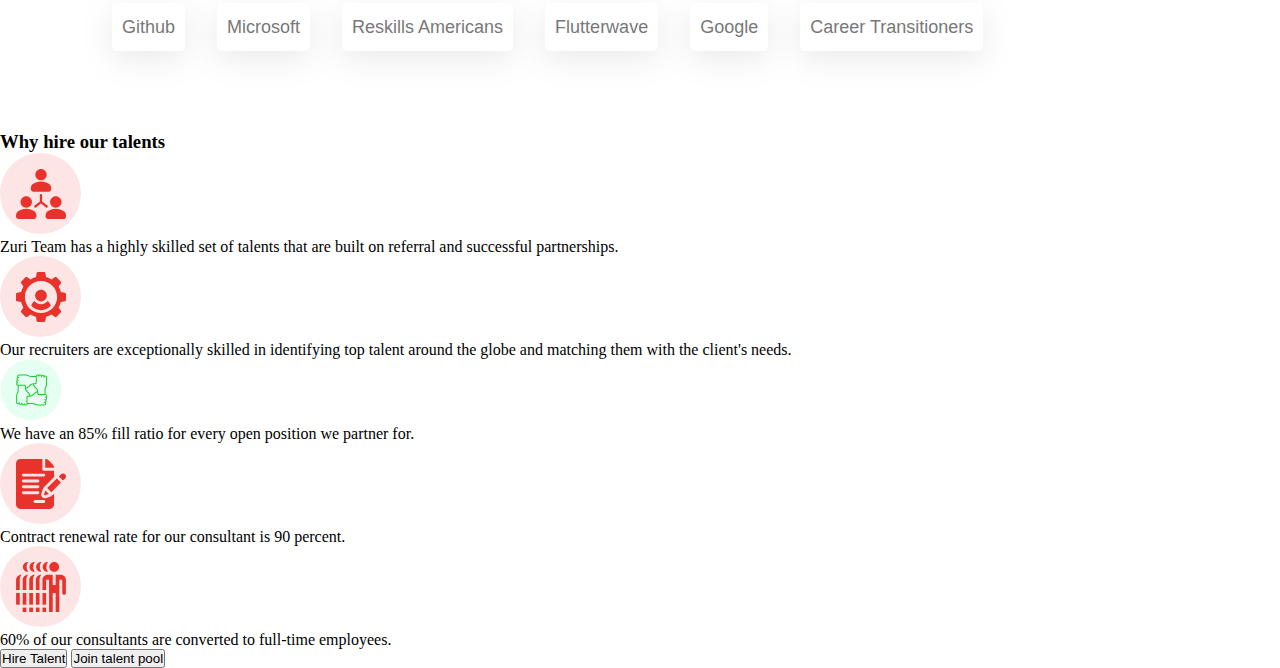
==== commit d01ec26a: "add more files to talent" ====
--- a/experience.html
+++ b/experience.html
@@ -86,6 +86,31 @@
         <p class="talent-work">Google</p>
         <p class="talent-work">Career Transitioners</p>
       </article>
+      <article class="why-hire-container">
+        <h3>Why hire our talents</h3>
+        <section>
+          <img src="images/people.svg" alt="people icon">
+          <p>Zuri Team has a highly skilled set of talents that are built on referral and successful partnerships.</p>
+        </section>
+        <section>
+          <img src="images/mech.svg" alt="mech icon">
+          <p>Our recruiters are exceptionally skilled in identifying top talent around the globe and matching them with the client's needs.</p>
+        </section>
+        <section>
+          <img src="images/hand.svg" alt="hand icon">
+          <p>We have an 85% fill ratio for every open position we partner for.</p>
+        </section>
+        <section>
+          <img src="images/write.svg" alt="write icon">
+          <p>Contract renewal rate for our consultant is 90 percent.</p>
+        </section>
+        <section>
+          <img src="images/many.svg" alt="many icon">
+          <p>60% of our consultants are converted to full-time employees.</p>
+        </section>
+         <button>Hire Talent</button>
+         <button>Join talent pool</button>
+      </article>
     </main>
     <footer></footer>
     <script src="talent.js"></script>
--- a/experience.css
+++ b/experience.css
@@ -287,8 +287,7 @@
   color: #e7332b;
 }
 
-.skill-heading,
-.talent-heading {
+.skill-heading {
   font-family: "Graphik", sans-serif;
   font-size: 2.5rem;
   line-height: 3.063rem;
@@ -297,17 +296,36 @@
   padding-top: 5rem;
   padding-left: 7rem;
 }
-.skill-talent-div,
+
+.talent-heading {
+  font-family: "Graphik", sans-serif;
+  font-size: 2.5rem;
+  line-height: 3.063rem;
+  color: #161617;
+  width: 43%;
+  padding-top: 1rem;
+  padding-left: 7rem;
+}
+
+.skill-talent-div {
+  display: flex;
+  justify-content: flex-start;
+  align-items: flex-start;
+  flex-wrap: wrap;
+  margin-left: 5rem;
+  margin-top: 2rem;
+}
+
 .talent-work-div {
   display: flex;
   justify-content: flex-start;
   align-items: flex-start;
+  flex-wrap: wrap;
   margin-left: 5rem;
-  margin-top: 2rem;
-}
-
-.skill,
-.talent-work {
+  margin-top: 0.2rem;
+}
+
+.skill {
   font-family: "Graphik", sans-serif;
   font-size: 1.125rem;
   line-height: 2.063rem;
@@ -316,8 +334,27 @@
   width: 16%;
   background-color: #ffffff;
   color: #787878;
-  margin-bottom: 20rem;
+  margin-bottom: 3rem;
   padding-top: 0.5rem;
+  margin-left: 2rem;
+  border-radius: 5px;
+  box-shadow: 0 8px 30px hsla(0, 0%, 48%, 0.16) !important;
+  cursor: pointer;
+  z-index: 1;
+}
+
+.talent-work {
+  font-family: "Graphik", sans-serif;
+  font-size: 1.125rem;
+  line-height: 2.063rem;
+  text-align: center;
+  height: 3rem;
+  background-color: #ffffff;
+  color: #787878;
+  margin-bottom: 5rem;
+  padding-top: 0.5rem;
+  padding-left: 0.625rem;
+  padding-right: 0.625rem;
   margin-left: 2rem;
   border-radius: 5px;
   box-shadow: 0 8px 30px hsla(0, 0%, 48%, 0.16) !important;
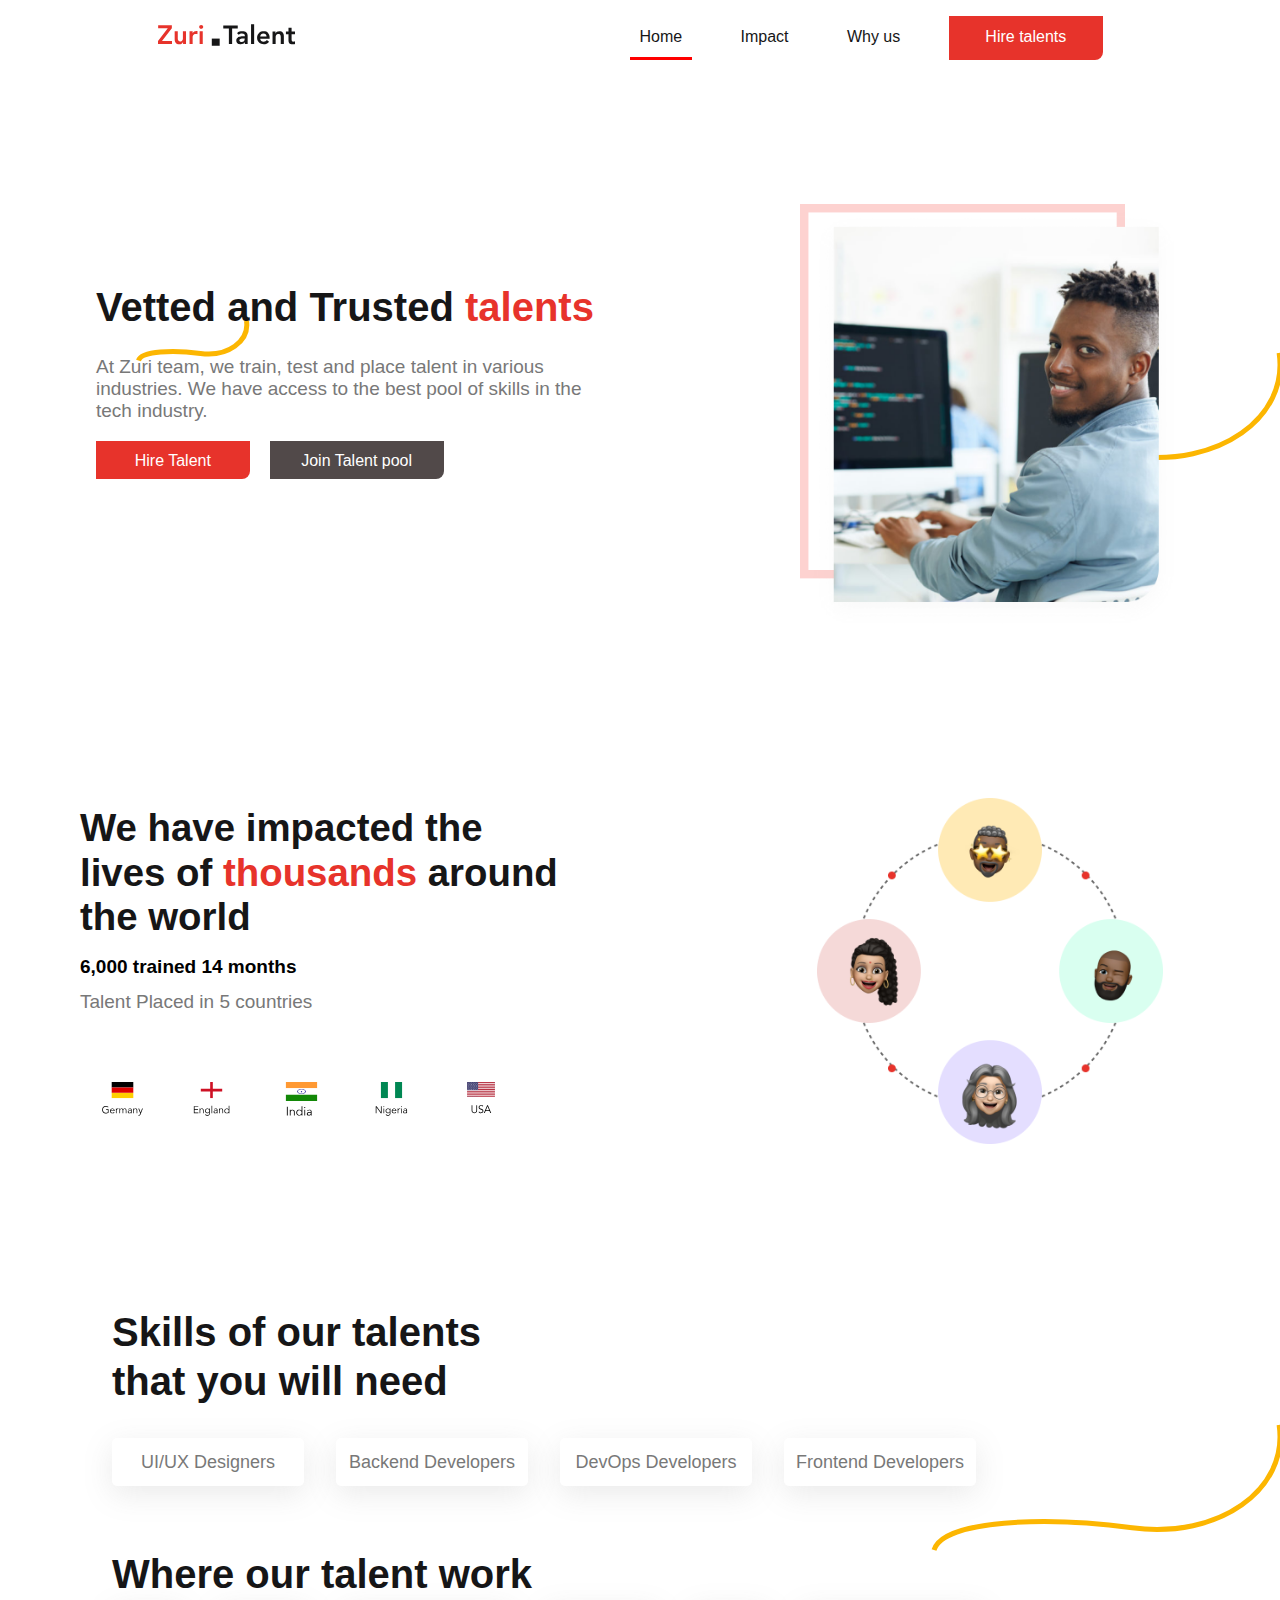
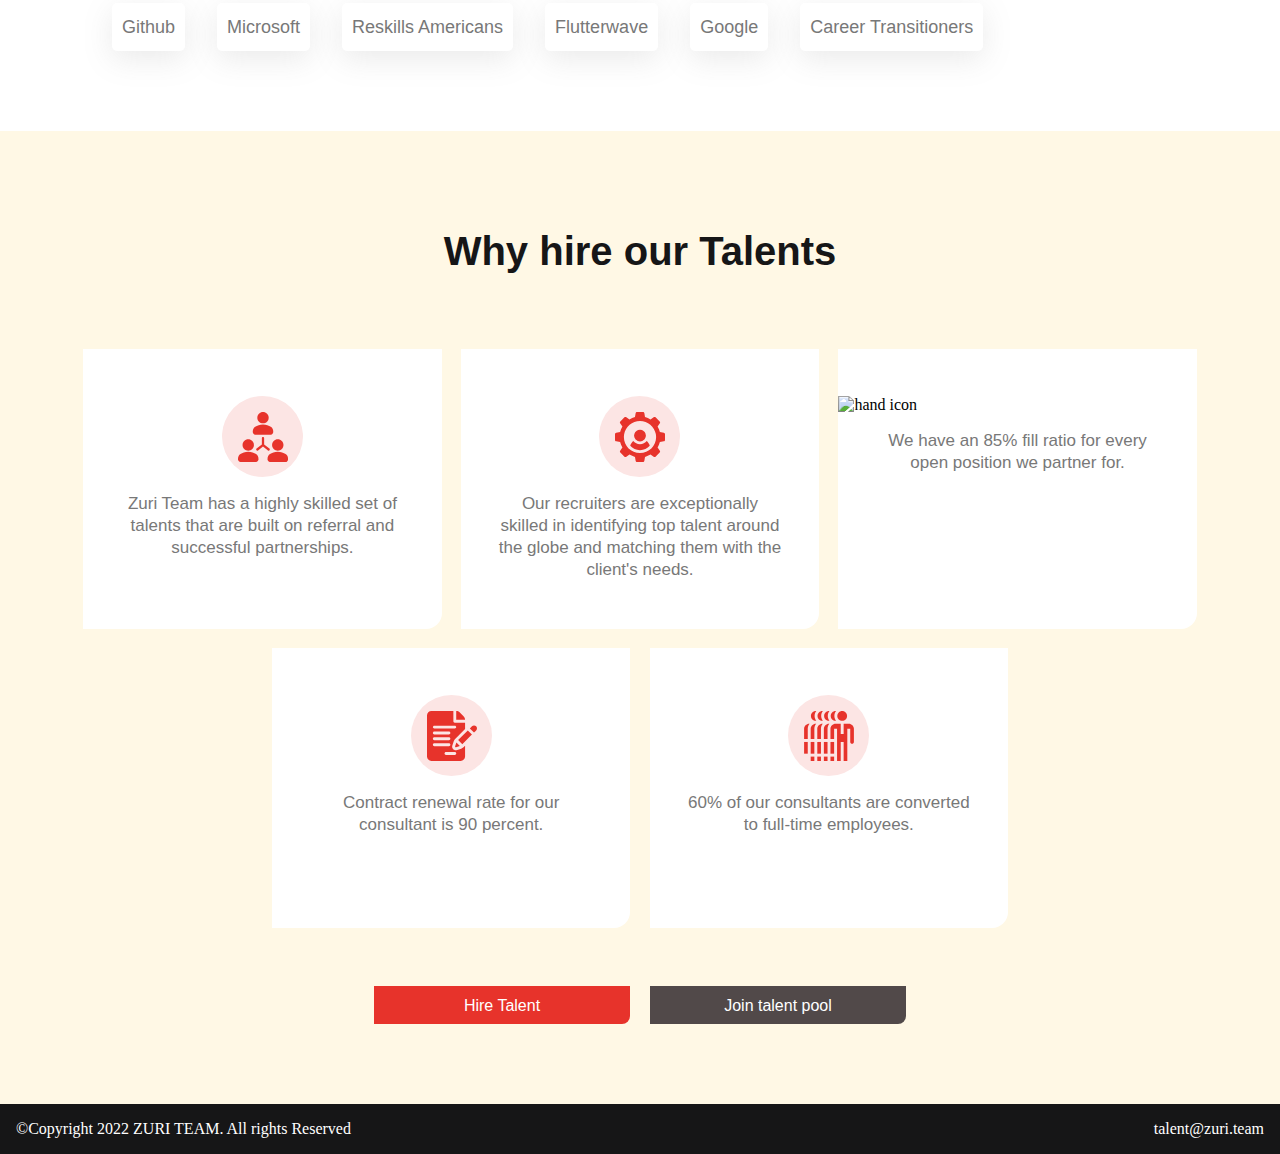
==== commit 358fd1d7: "add more file to the talent section" ====
--- a/experience.html
+++ b/experience.html
@@ -86,33 +86,53 @@
         <p class="talent-work">Google</p>
         <p class="talent-work">Career Transitioners</p>
       </article>
-      <article class="why-hire-container">
-        <h3>Why hire our talents</h3>
-        <section>
-          <img src="images/people.svg" alt="people icon">
-          <p>Zuri Team has a highly skilled set of talents that are built on referral and successful partnerships.</p>
+      <article class="main-why-hire-container">
+        <h3 class="hire-talent-title">Why hire our Talents</h3>
+        <section id="why-hire-container">
+          <section class="hire-item">
+            <img src="images/people.svg" alt="people icon" />
+            <p>
+              Zuri Team has a highly skilled set of talents that are built on
+              referral and successful partnerships.
+            </p>
+          </section>
+          <section class="hire-item">
+            <img src="images/mech.svg" alt="mech icon" />
+            <p>
+              Our recruiters are exceptionally skilled in identifying top talent
+              around the globe and matching them with the client's needs.
+            </p>
+          </section>
+          <section class="hire-item">
+            <img src="https://talent.zuri.team/hand.svg" alt="hand icon" />
+            <p>
+              We have an 85% fill ratio for every open position we partner for.
+            </p>
+          </section>
+          <section class="hire-item">
+            <img src="images/write.svg" alt="write icon" />
+            <p>Contract renewal rate for our consultant is 90 percent.</p>
+          </section>
+          <s8.0ection class="hire-item">
+            <img src="images/many.svg" alt="many icon" />
+            <p>60% of our consultants are converted to full-time employees.</p>
+          </section>
         </section>
-        <section>
-          <img src="images/mech.svg" alt="mech icon">
-          <p>Our recruiters are exceptionally skilled in identifying top talent around the globe and matching them with the client's needs.</p>
+        <section class="why-hire-button">
+          <button class="hire-talent-btn">Hire Talent</button>
+          <button class="join-talent-pool-btn">Join talent pool</button>
         </section>
-        <section>
-          <img src="images/hand.svg" alt="hand icon">
-          <p>We have an 85% fill ratio for every open position we partner for.</p>
-        </section>
-        <section>
-          <img src="images/write.svg" alt="write icon">
-          <p>Contract renewal rate for our consultant is 90 percent.</p>
-        </section>
-        <section>
-          <img src="images/many.svg" alt="many icon">
-          <p>60% of our consultants are converted to full-time employees.</p>
-        </section>
-         <button>Hire Talent</button>
-         <button>Join talent pool</button>
       </article>
     </main>
-    <footer></footer>
+    <footer>
+      <article>
+        <section></section>
+        <section class="zuri-copyright-section">
+          <p class="copyright">&copy;Copyright 2022 ZURI TEAM. All rights Reserved</p>
+          <p class="copyright">talent@zuri.team</p>
+        </section>
+      </article>
+    </footer>
     <script src="talent.js"></script>
   </body>
-</html>
+</html>--- a/experience.css
+++ b/experience.css
@@ -368,6 +368,104 @@
   right: 0;
 }
 
+.main-why-hire-container {
+  background-color: #fff8e5;
+}
+
+.hire-talent-title {
+  font-family: "Graphik", sans-serif;
+  color: #161617;
+  padding: 6rem 0 4rem 0;
+  font-weight: 700;
+  text-align: center;
+  font-size: 2.5rem;
+  line-height: 3.063rem;
+}
+
+#why-hire-container {
+  display: flex;
+  flex-direction: row;
+  justify-content: center;
+  flex-wrap: wrap;
+}
+
+.hire-item {
+  flex-basis: 28%;
+  height: 17.5rem;
+  background-color: #ffffff;
+  margin: 0.6rem;
+  border-bottom-right-radius: 1rem;
+}
+
+.hire-item img {
+  display: block;
+  margin-left: auto;
+  margin-right: auto;
+  padding-top: 2.9rem;
+  padding-bottom: 1rem;
+}
+
+.hire-item p {
+  font-family: "Graphik", sans-serif;
+  font-size: 1.063rem;
+  font-style: normal;
+  color: #787878;
+  font-weight: 400;
+  line-height: 1.375rem;
+  text-align: center;
+  padding-left: 2.3rem;
+  padding-right: 2.3rem;
+}
+
+.why-hire-button {
+  text-align: center;
+  padding-top: 3rem;
+  padding-bottom: 5rem;
+}
+
+.hire-talent-btn {
+  font-family: "Graphik", sans-serif;
+  font-size: 1rem;
+  line-height: 1.188rem;
+  font-weight: 400;
+  width: 20%;
+  height: 2.4rem;
+  color: #ffffff;
+  background-color: #e7332b;
+  border: none;
+  border-bottom-right-radius: 0.5rem;
+  cursor: pointer;
+}
+.join-talent-pool-btn {
+  font-family: "Graphik", sans-serif;
+  font-size: 1rem;
+  line-height: 1.188rem;
+  font-weight: 400;
+  width: 20%;
+  height: 2.4rem;
+  margin-left: 1rem;
+  background-color: #514949;
+  border-bottom-right-radius: 0.5rem;
+  color: #ffffff;
+  border: none;
+  cursor: pointer;
+}
+
+footer {
+  background-color: #161617;
+  color: #ffffff;
+}
+
+.zuri-copyright-section {
+  display: flex;
+  justify-content: space-between;
+}
+
+.copyright {
+   margin: 1rem;
+}
+
+
 /* css rules for mobile responsiveness */
 @media (max-width: 375px) {
   .links {
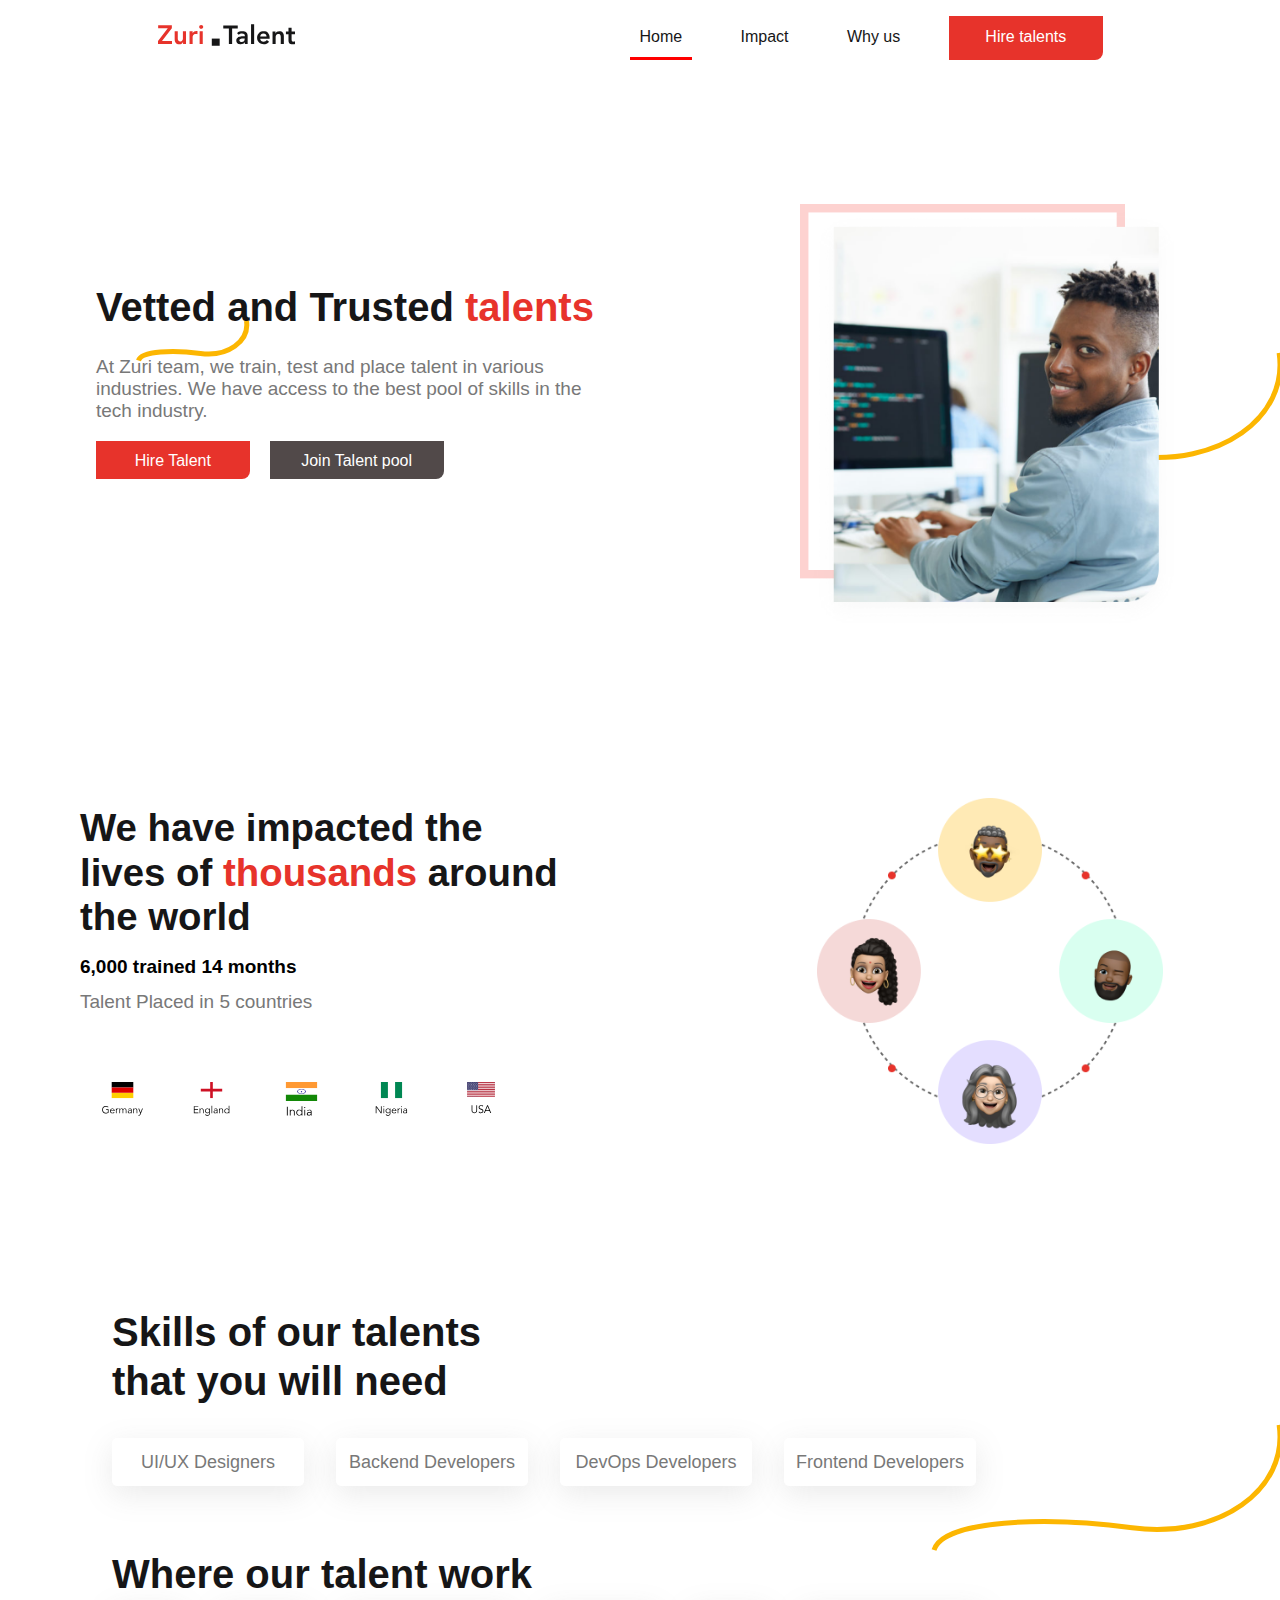
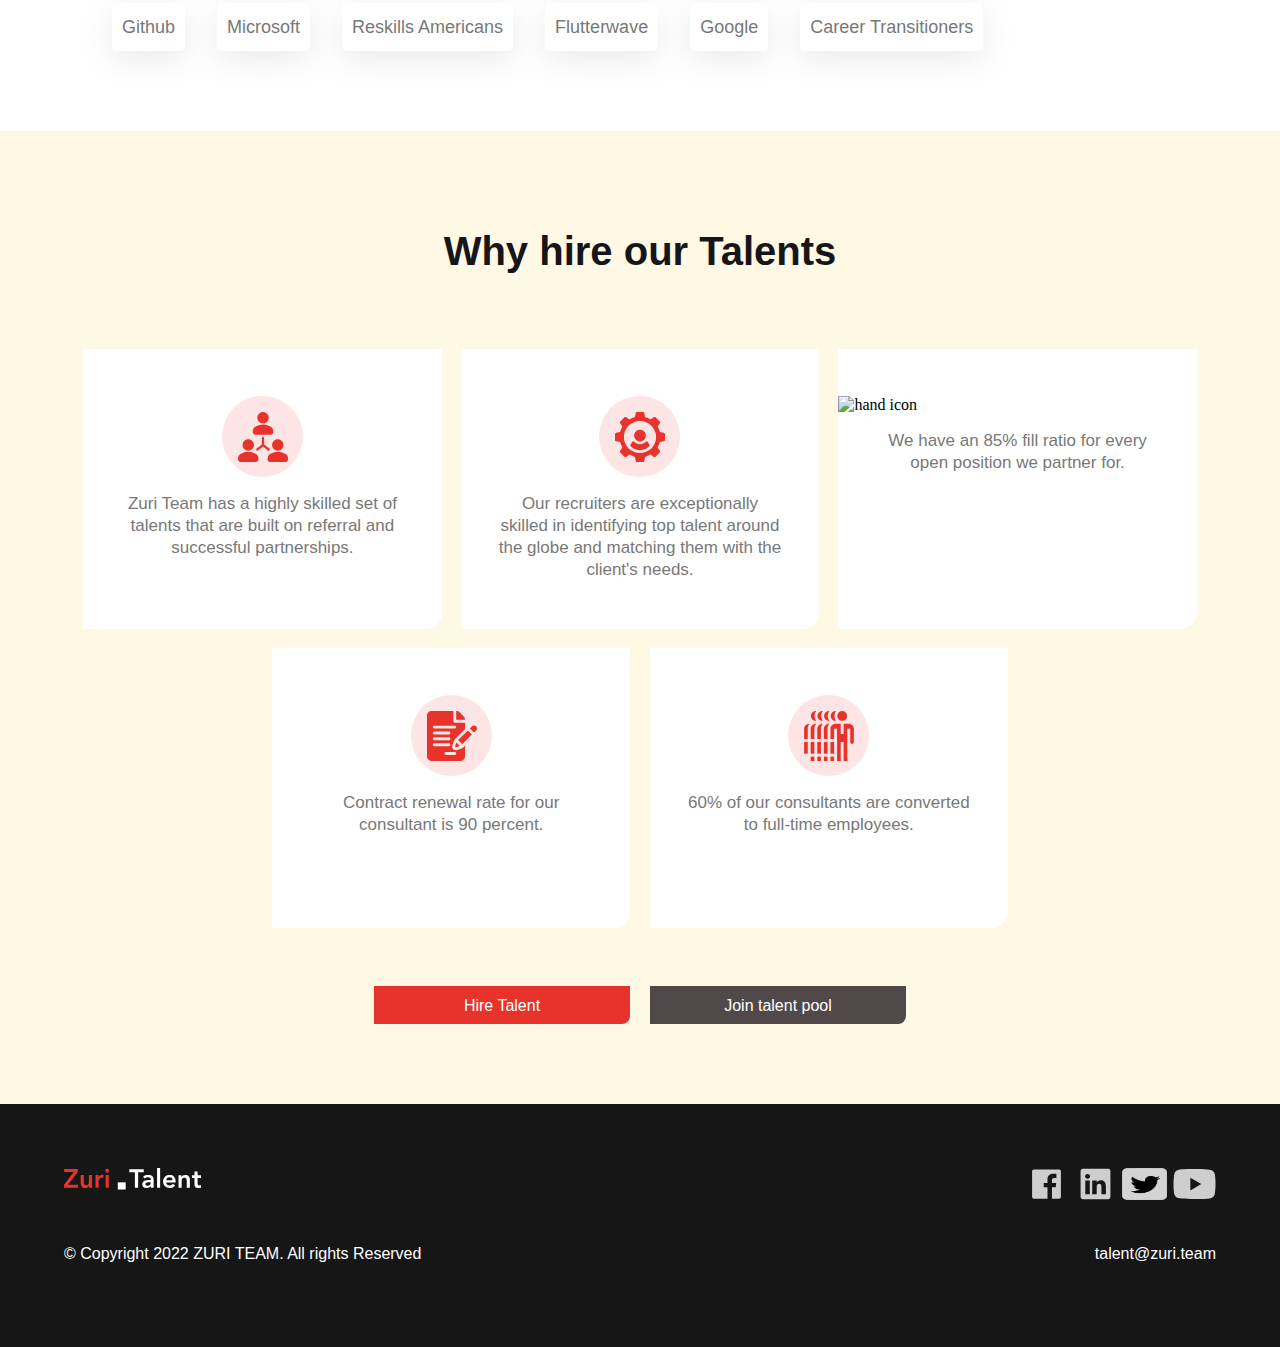
==== commit d6c92cf1: "add more files to talent page" ====
--- a/experience.html
+++ b/experience.html
@@ -113,7 +113,7 @@
             <img src="images/write.svg" alt="write icon" />
             <p>Contract renewal rate for our consultant is 90 percent.</p>
           </section>
-          <s8.0ection class="hire-item">
+          <section class="hire-item">
             <img src="images/many.svg" alt="many icon" />
             <p>60% of our consultants are converted to full-time employees.</p>
           </section>
@@ -125,14 +125,44 @@
       </article>
     </main>
     <footer>
-      <article>
-        <section></section>
-        <section class="zuri-copyright-section">
-          <p class="copyright">&copy;Copyright 2022 ZURI TEAM. All rights Reserved</p>
-          <p class="copyright">talent@zuri.team</p>
+      <section class="footer-logo-social-container">
+        <section class="logo-social">
+          <img src="images/footerlogo.svg" alt="zuri logo" />
         </section>
-      </article>
+        <section class="social-container logo-social">
+          <img
+            src="images/facebook.svg"
+            alt="facebook logo"
+            width="45"
+            height="31.5"
+          />
+          <img
+            src="images/linkd.svg"
+            alt="linkedin logo"
+            width="45"
+            height="31.5"
+          />
+          <img
+            src="images/twit.png"
+            alt="twitter logo"
+            width="45"
+            height="31.5"
+          />
+          <img
+            src="images/youtube.svg"
+            alt="youtube logo"
+            width="45"
+            height="31.5"
+          />
+        </section>
+      </section>
+      <section class="zuri-copyright-section">
+        <p class="copyright reserved">
+          &copy; Copyright 2022 ZURI TEAM. All rights Reserved
+        </p>
+        <p class="copyright">talent@zuri.team</p>
+      </section>
     </footer>
     <script src="talent.js"></script>
   </body>
-</html>+</html>
--- a/experience.css
+++ b/experience.css
@@ -454,6 +454,14 @@
 footer {
   background-color: #161617;
   color: #ffffff;
+  height: 27vh;
+  width: 100%;
+}
+
+.footer-logo-social-container {
+  display: flex;
+  justify-content: space-between;
+  padding-top: 4rem;
 }
 
 .zuri-copyright-section {
@@ -461,10 +469,17 @@
   justify-content: space-between;
 }
 
+.logo-social {
+  margin: 0 4rem 2.5rem 4rem;
+}
+
 .copyright {
-   margin: 1rem;
-}
-
+  font-family: "Graphik", sans-serif;
+  font-size: 1rem;
+  line-height: 1.188rem;
+  font-weight: 400;
+  margin: 0 4rem 0 4rem;
+}
 
 /* css rules for mobile responsiveness */
 @media (max-width: 375px) {
@@ -493,6 +508,32 @@
 
   .links {
     display: none;
+  }
+  .footer-logo-social-container {
+    flex-direction: column;
+    justify-content: center;
+    align-items: center;
+    padding-top: 4rem;
+  }
+
+  .zuri-copyright-section {
+    flex-direction: column-reverse;
+    justify-content: center;
+    align-items: center;
+  }
+
+  footer {
+    height: 45vh;
+  }
+
+  .copyright {
+    margin: 0;
+    padding-bottom: 1rem;
+  }
+
+  .logo-social {
+    margin: 0;
+    padding-bottom: 2rem;
   }
 }
 
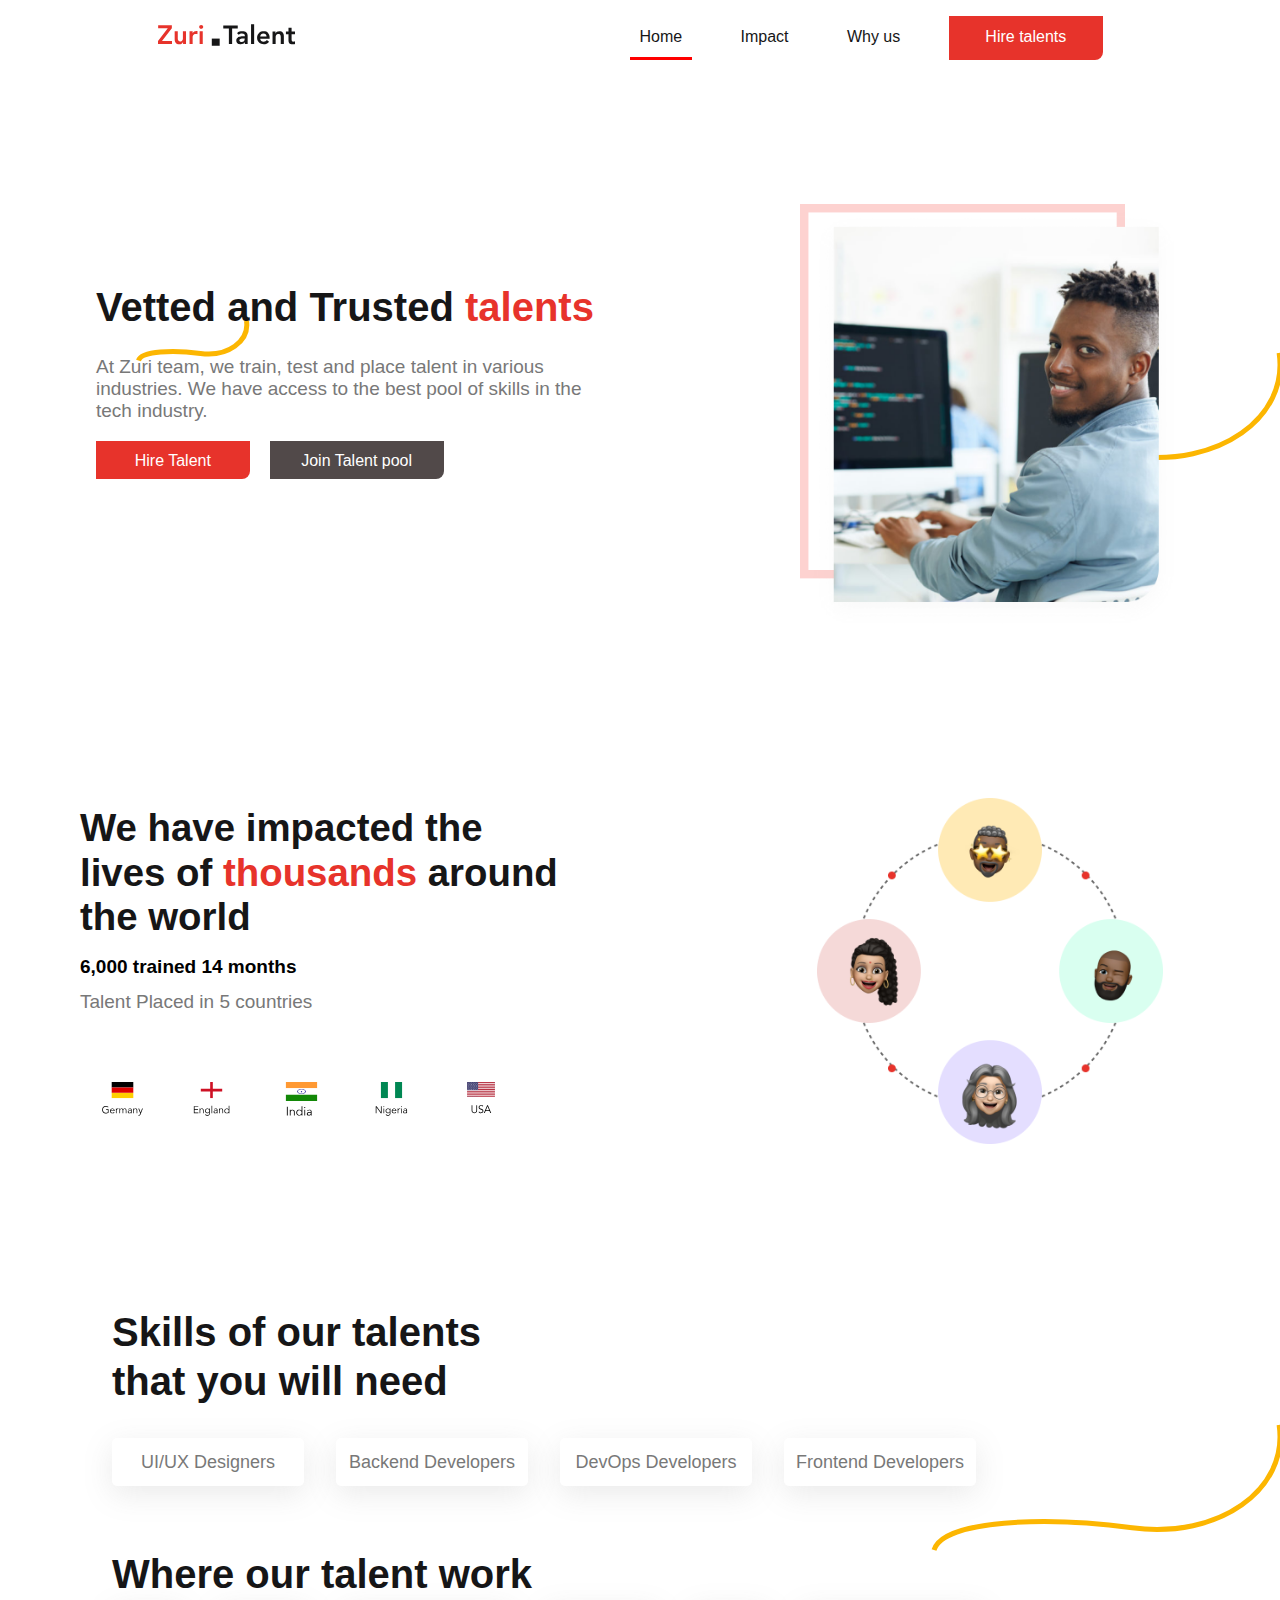
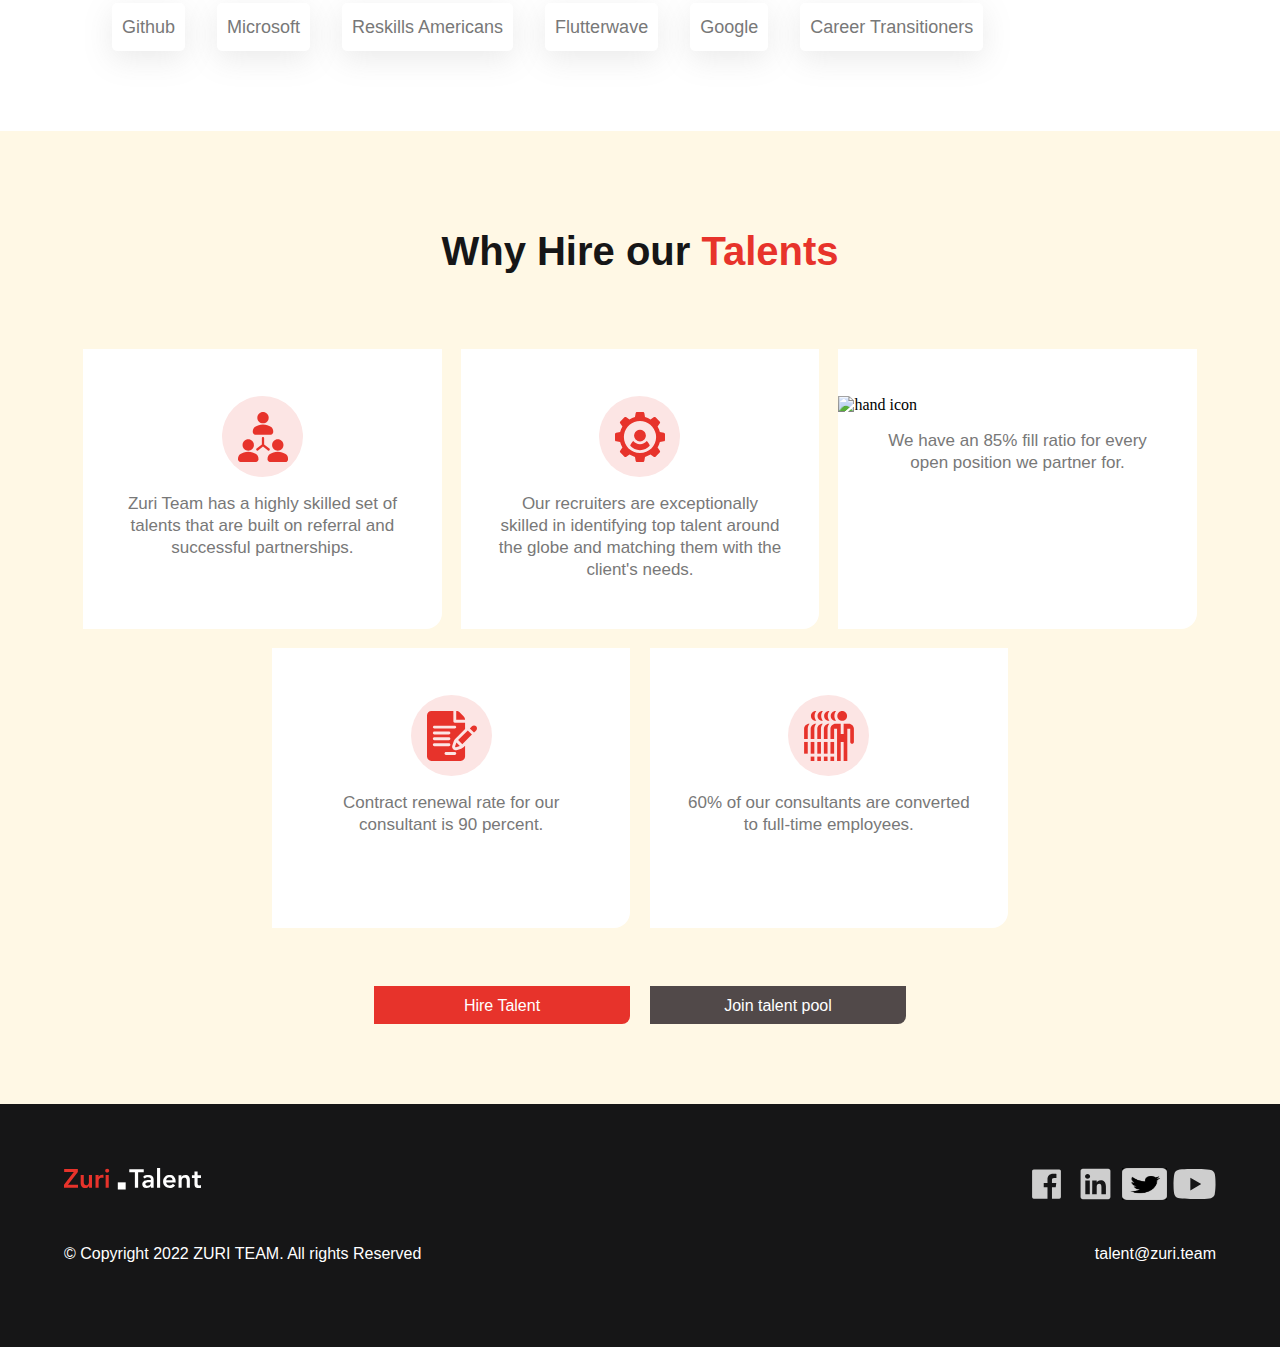
==== commit dd8cdb3f: "add more files to talent page" ====
--- a/experience.html
+++ b/experience.html
@@ -71,7 +71,7 @@
       </article>
       <h3 class="skill-heading">Skills of our talents that you will need</h3>
       <article class="skill-talent-div">
-        <p class="skill">UI/UX Designers</p>
+        <p class="skill designers">UI/UX Designers</p>
         <p class="skill">Backend Developers</p>
         <p class="skill">DevOps Developers</p>
         <p class="skill">Frontend Developers</p>
@@ -87,7 +87,9 @@
         <p class="talent-work">Career Transitioners</p>
       </article>
       <article class="main-why-hire-container">
-        <h3 class="hire-talent-title">Why hire our Talents</h3>
+        <h3 class="hire-talent-title">
+          Why Hire our <span class="talent-text">Talents</span>
+        </h3>
         <section id="why-hire-container">
           <section class="hire-item">
             <img src="images/people.svg" alt="people icon" />
--- a/experience.css
+++ b/experience.css
@@ -382,6 +382,10 @@
   line-height: 3.063rem;
 }
 
+.talent-text {
+  color: #e7332b;
+}
+
 #why-hire-container {
   display: flex;
   flex-direction: row;
@@ -535,6 +539,61 @@
     margin: 0;
     padding-bottom: 2rem;
   }
+
+  .reserved {
+    border-top: 1px solid #fff8e5;
+    width: 80%;
+    padding-top: 1.2rem;
+  }
+
+  #why-hire-container {
+    flex-direction: column;
+    flex-wrap: wrap;
+    margin-left: 1.5rem;
+    margin-right: 1.5rem;
+  }
+
+  .hire-item {
+    flex-basis: 10%;
+    padding-top: 2rem;
+    padding-bottom: 3rem;
+  }
+
+  .hire-talent-btn {
+    width: 30%;
+  }
+
+  .join-talent-pool-btn {
+    width: 35%;
+  }
+
+  .hire-talent-title {
+    font-size: 2rem;
+  }
+
+  .skill-heading {
+    font-size: 1.7rem;
+    width: 90%;
+    padding-top: 5rem;
+    padding-left: 3rem;
+    padding-right: 1rem;
+  }
+
+  .skill-talent-div {
+    flex-direction: column;
+    justify-content: space-between;
+    flex-wrap: wrap;
+    width: 90%;
+    margin-left: 0rem;
+    margin-top: 2rem;
+  }
+
+  .skill {
+    margin-left: 1rem;
+    flex-grow: 0;
+    flex-shrink: 1;
+    width: 45%;
+  }
 }
 
 @media (min-width: 676px) and (max-width: 1000px) {
